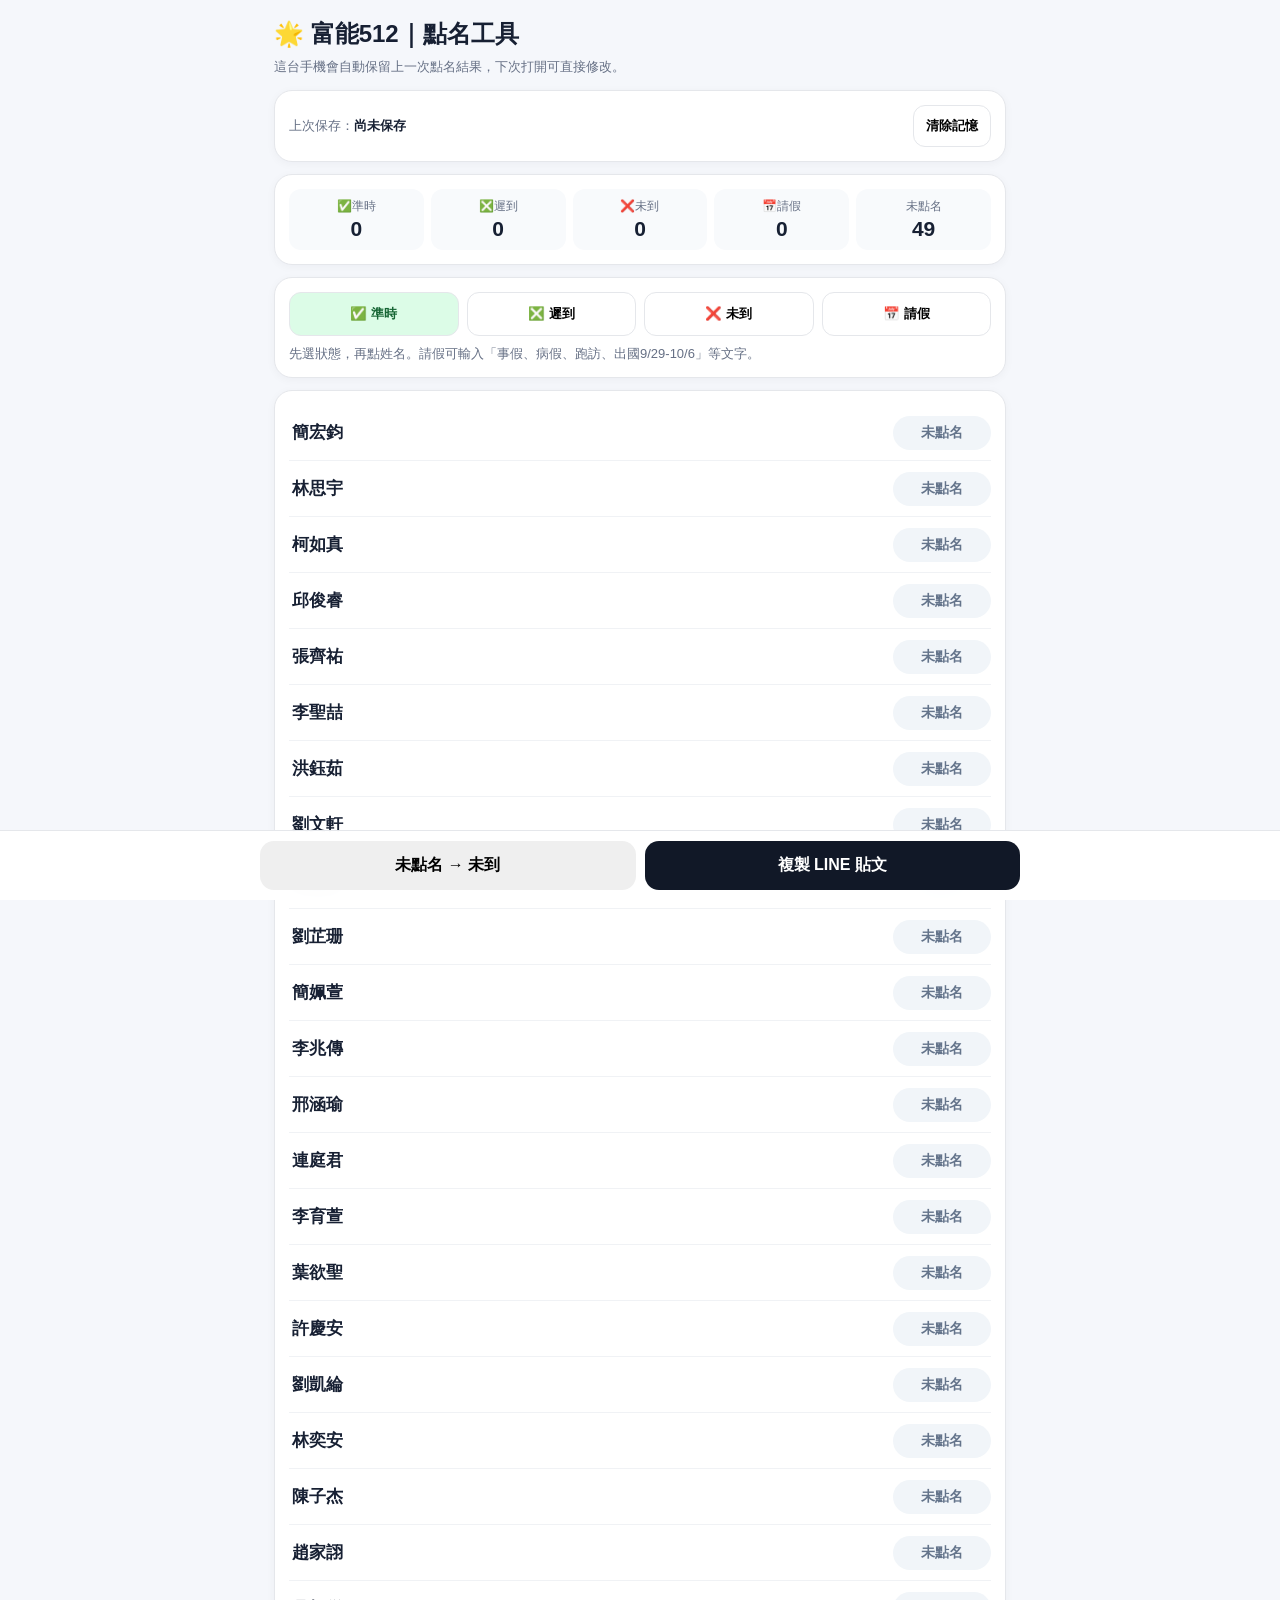
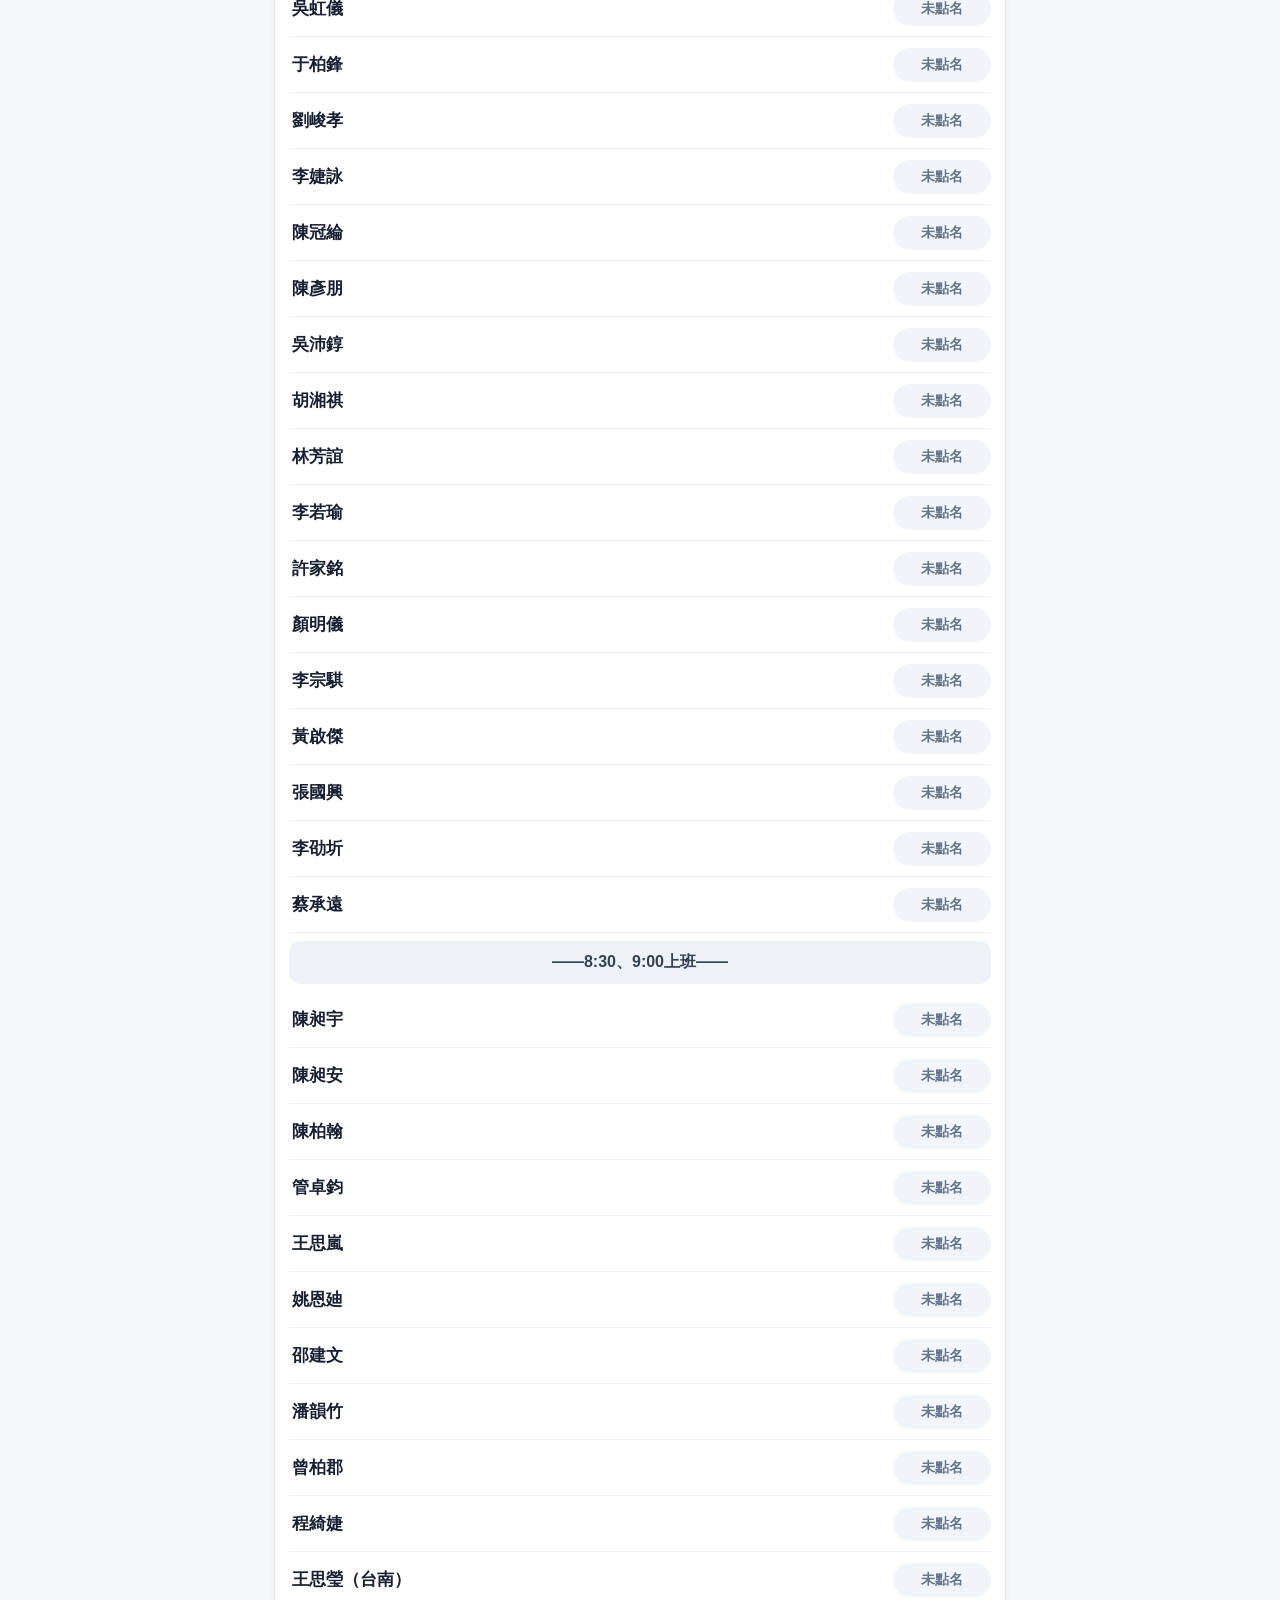
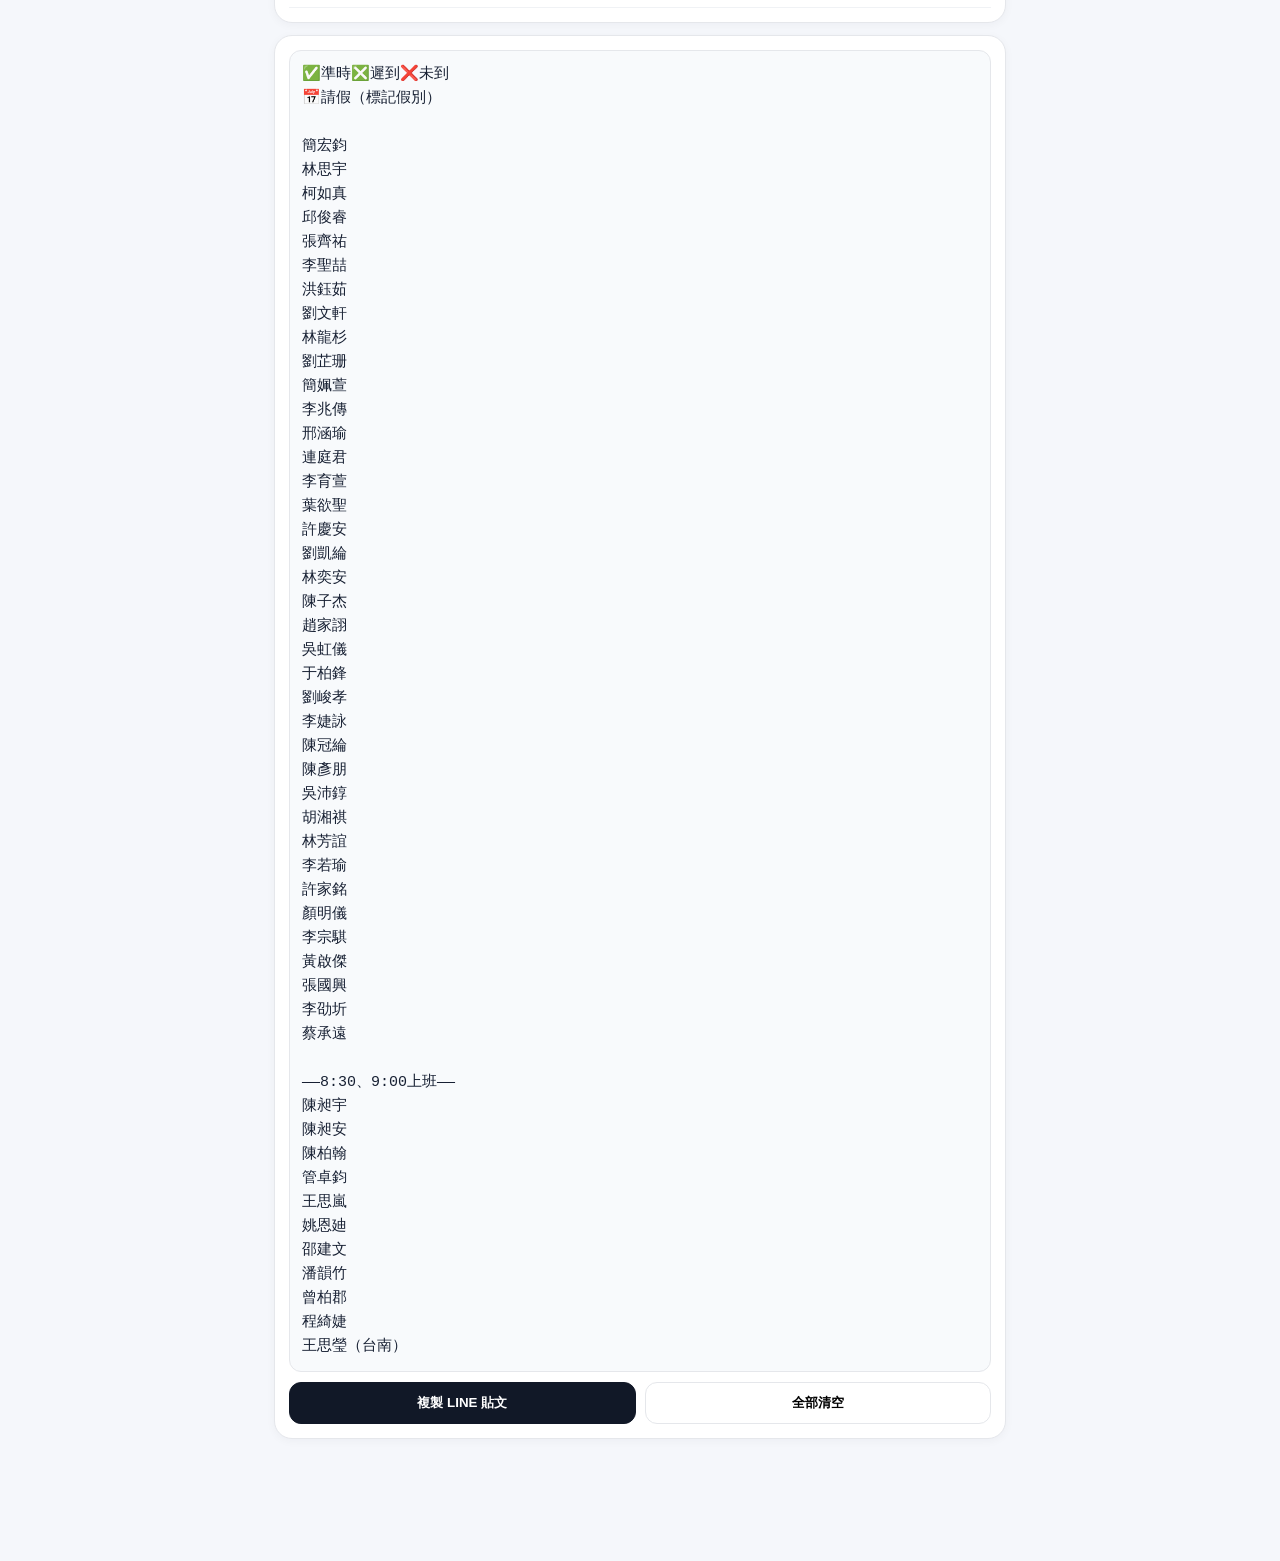
==== attendance/index.html @ be355933 "Add mobile attendance tool" ====
<!doctype html><html lang="zh-Hant"><head><meta charset="utf-8"><meta name="viewport" content="width=device-width,initial-scale=1,viewport-fit=cover"><title>富能512 點名工具</title><style>:root {--bg:#f5f7fb; --card:#fff; --text:#172033; --muted:#667085; --line:#e5e7eb;--green:#166534; --greenbg:#dcfce7; --amber:#92400e; --amberbg:#fef3c7;--red:#991b1b; --redbg:#fee2e2; --purple:#5b21b6; --purplebg:#ede9fe;--blue:#2563eb;}*{box-sizing:border-box}body{margin:0;background:var(--bg);color:var(--text);font-family:-apple-system,BlinkMacSystemFont,"PingFang TC","Noto Sans TC","Segoe UI",sans-serif}.wrap{max-width:760px;margin:auto;padding:16px 14px 110px}h1{font-size:24px;margin:2px 0 8px}.sub{font-size:13px;color:var(--muted);margin-bottom:14px}.card{background:#fff;border:1px solid var(--line);border-radius:18px;padding:14px;margin-bottom:12px;box-shadow:0 2px 10px rgba(15,23,42,.04)}.stats{display:grid;grid-template-columns:repeat(5,1fr);gap:7px}.stat{background:#f8fafc;border-radius:12px;padding:9px 4px;text-align:center;font-size:12px;color:var(--muted)}.stat b{display:block;color:var(--text);font-size:21px;margin-top:2px}.modes{display:grid;grid-template-columns:repeat(4,1fr);gap:8px}.mode{border:1px solid var(--line);background:#fff;border-radius:12px;padding:12px 6px;font-weight:800}.mode.active[data-mode="present"]{background:var(--greenbg);color:var(--green)}.mode.active[data-mode="late"]{background:var(--amberbg);color:var(--amber)}.mode.active[data-mode="absent"]{background:var(--redbg);color:var(--red)}.mode.active[data-mode="leave"]{background:var(--purplebg);color:var(--purple)}.hint{font-size:13px;color:var(--muted);margin-top:9px}.person{display:flex;align-items:center;gap:10px;border-bottom:1px solid #f0f2f5;padding:9px 0}.name{flex:1;font-weight:750;font-size:17px;padding:7px 3px;cursor:pointer}.badge{min-width:98px;text-align:center;border-radius:999px;padding:8px 10px;font-size:14px;font-weight:800;cursor:pointer}.unset{background:#f1f5f9;color:#64748b}.present{background:var(--greenbg);color:var(--green)}.late{background:var(--amberbg);color:var(--amber)}.absent{background:var(--redbg);color:var(--red)}.leave{background:var(--purplebg);color:var(--purple)}.divider{text-align:center;font-weight:900;background:#eef2f7;color:#334155;border-radius:12px;padding:11px;margin:8px 0}.btn{border:1px solid var(--line);background:#fff;border-radius:12px;padding:11px 12px;font-weight:800}.dark{background:#111827;color:#fff;border-color:#111827}.actions{display:grid;grid-template-columns:1fr 1fr;gap:9px;margin-top:10px}pre{white-space:pre-wrap;word-break:break-word;margin:0;background:#f8fafc;border:1px solid var(--line);border-radius:12px;padding:12px;line-height:1.6;font-size:15px}.sticky{position:fixed;left:0;right:0;bottom:0;background:rgba(255,255,255,.96);backdrop-filter:blur(10px);border-top:1px solid var(--line);padding:10px 14px calc(10px + env(safe-area-inset-bottom))}.stickyin{max-width:760px;margin:auto;display:grid;grid-template-columns:1fr 1fr;gap:9px}.big{border:0;border-radius:14px;padding:14px 10px;font-weight:900;font-size:16px}.modalbg{position:fixed;inset:0;background:rgba(15,23,42,.45);z-index:20;display:flex;align-items:flex-end;justify-content:center;padding:16px}.modal{max-width:760px;width:100%;background:#fff;border-radius:20px;padding:16px}.quick{display:grid;grid-template-columns:repeat(3,1fr);gap:8px;margin:10px 0}.quick button{border:1px solid var(--line);background:#fff;border-radius:11px;padding:10px 5px;font-weight:750}.hidden{display:none!important}input{width:100%;border:1px solid var(--line);border-radius:12px;padding:11px 12px;font:inherit}.row{display:flex;gap:8px}.memory{display:flex;align-items:center;justify-content:space-between;gap:10px}.memory .left{font-size:13px;color:var(--muted)}.memory strong{color:var(--text)}@media(max-width:480px){.stats{grid-template-columns:repeat(3,1fr)}.modes{grid-template-columns:repeat(2,1fr)}}</style></head><body><div class="wrap"><h1>🌟 富能512｜點名工具</h1><div class="sub">這台手機會自動保留上一次點名結果，下次打開可直接修改。</div><div class="card memory"><div class="left">上次保存：<strong id="savedAt">尚未保存</strong></div><button class="btn" id="clearMemory">清除記憶</button></div><div class="card"><div class="stats"><div class="stat">✅準時<b id="nPresent">0</b></div><div class="stat">❎遲到<b id="nLate">0</b></div><div class="stat">❌未到<b id="nAbsent">0</b></div><div class="stat">📅請假<b id="nLeave">0</b></div><div class="stat">未點名<b id="nUnset">0</b></div></div></div><div class="card"><div class="modes"><button class="mode active" data-mode="present">✅ 準時</button><button class="mode" data-mode="late">❎ 遲到</button><button class="mode" data-mode="absent">❌ 未到</button><button class="mode" data-mode="leave">📅 請假</button></div><div class="hint">先選狀態，再點姓名。請假可輸入「事假、病假、跑訪、出國9/29-10/6」等文字。</div></div><div class="card"><div id="list"></div></div><div class="card"><pre id="preview"></pre><div class="actions"><button class="btn dark" id="copy1">複製 LINE 貼文</button><button class="btn" id="reset">全部清空</button></div></div></div><div class="sticky"><div class="stickyin"><button class="big" id="unsetToAbsent">未點名 → 未到</button><button class="big dark" id="copy2">複製 LINE 貼文</button></div></div><div id="leaveModal" class="modalbg hidden"><div class="modal"><div id="leaveName" style="font-size:18px;font-weight:900">請假註記</div><div class="quick"><button data-note="事假">事假</button><button data-note="病假">病假</button><button data-note="喪假">喪假</button><button data-note="跑訪">跑訪</button><button data-note="公假">公假</button><button data-note="出國">出國</button></div><input id="leaveNote" placeholder="例如：出國9/29-10/6"><div class="row" style="margin-top:10px"><button class="btn dark" style="flex:1" id="confirmLeave">確定</button><button class="btn" style="flex:1" id="cancelLeave">取消</button></div></div></div><script>const K="funeng512_last_attendance_v3",B=["簡宏鈞","林思宇","柯如真","邱俊睿","張齊祐","李聖喆","洪鈺茹","劉文軒","林龍杉","劉芷珊","簡姵萱","李兆傳","邢涵瑜","連庭君","李育萱","葉欲聖","許慶安","劉凱綸","林奕安","陳子杰","趙家詡","吳虹儀","于柏鋒","劉峻孝","李婕詠","陳冠綸","陳彥朋","吳沛錞","胡湘祺","林芳誼","李若瑜","許家銘","顏明儀","李宗騏","黃啟傑","張國興","李劭圻","蔡承遠","#——8:30、9:00上班——","陳昶宇","陳昶安","陳柏翰","管卓鈞","王思嵐","姚恩廸","邵建文","潘韻竹","曾柏郡","程綺婕","王思瑩（台南）"],$=i=>document.getElementById(i);function blank(){return B.map(n=>n[0]==="#"?{type:"divider",text:n.slice(1)}:{type:"person",name:n,status:"",note:""})}function load(){try{let r=localStorage.getItem(K);return r?JSON.parse(r):{items:blank(),savedAt:null}}catch(e){return{items:blank(),savedAt:null}}}let S=load(),state=S.items,mode="present",li=null;function stamp(){if(!S.savedAt)return $("savedAt").textContent="尚未保存";let d=new Date(S.savedAt);$("savedAt").textContent=d.toLocaleString("zh-TW",{month:"2-digit",day:"2-digit",hour:"2-digit",minute:"2-digit"})}function save(){S={items:state,savedAt:new Date().toISOString()};localStorage.setItem(K,JSON.stringify(S));stamp()}function st(x){if(!x.status)return["未點名","unset"];if(x.status==="present")return["✅ 準時","present"];if(x.status==="late")return["❎ 遲到","late"];if(x.status==="absent")return["❌ 未到","absent"];return["📅 "+(x.note||"請假"),"leave"]}function leave(i){li=i;$("leaveName").textContent=state[i].name+"｜請假註記";$("leaveNote").value=state[i].status==="leave"?state[i].note||"":"";$("leaveModal").classList.remove("hidden")}function apply(i,s){if(s==="leave")return leave(i);state[i].status=s;state[i].note="";save();render()}function post(){let o=["✅準時❎遲到❌未到","📅請假（標記假別）",""];state.forEach(x=>{if(x.type==="divider")return o.push("",x.text);let z=x.status==="present"?"✅":x.status==="late"?"❎":x.status==="absent"?"❌":x.status==="leave"?"📅"+(x.note||"請假"):"";o.push(x.name+z)});return o.join("\n")}function render(){$("list").innerHTML="";state.forEach((x,i)=>{if(x.type==="divider"){let d=document.createElement("div");d.className="divider";d.textContent=x.text;return $("list").appendChild(d)}let [t,c]=st(x),r=document.createElement("div");r.className="person";r.innerHTML='<div class="name"></div><div class="badge"></div>';r.querySelector(".name").textContent=x.name;let b=r.querySelector(".badge");b.textContent=t;b.className="badge "+c;r.querySelector(".name").onclick=()=>apply(i,mode);b.onclick=()=>{let q=["","present","late","absent","leave"],n=q[(q.indexOf(x.status||"")+1)%q.length];if(n==="leave")return leave(i);x.status=n;x.note="";save();render()};$("list").appendChild(r)});let p=state.filter(x=>x.type==="person");$("nPresent").textContent=p.filter(x=>x.status==="present").length;$("nLate").textContent=p.filter(x=>x.status==="late").length;$("nAbsent").textContent=p.filter(x=>x.status==="absent").length;$("nLeave").textContent=p.filter(x=>x.status==="leave").length;$("nUnset").textContent=p.filter(x=>!x.status).length;$("preview").textContent=post();stamp()}document.querySelectorAll(".mode").forEach(b=>b.onclick=()=>{document.querySelectorAll(".mode").forEach(x=>x.classList.remove("active"));b.classList.add("active");mode=b.dataset.mode});$("unsetToAbsent").onclick=()=>{if(confirm("把所有尚未點名的人改成 ❌ 未到？")){state.forEach(x=>{if(x.type==="person"&&!x.status)x.status="absent"});save();render()}};$("reset").onclick=()=>{if(confirm("清空這次所有點名結果？")){state=blank();save();render()}};$("clearMemory").onclick=()=>{if(confirm("清除這台手機保存的上次結果？")){localStorage.removeItem(K);S={items:blank(),savedAt:null};state=S.items;render()}};document.querySelectorAll("[data-note]").forEach(b=>b.onclick=()=>{$("leaveNote").value=b.dataset.note;$("leaveNote").focus()});$("confirmLeave").onclick=()=>{if(li===null)return;state[li].status="leave";state[li].note=$("leaveNote").value.trim()||"請假";li=null;$("leaveModal").classList.add("hidden");save();render()};$("cancelLeave").onclick=()=>{li=null;$("leaveModal").classList.add("hidden")};async function copy(){let t=post();try{await navigator.clipboard.writeText(t);alert("已複製，可以直接貼到 LINE。")}catch(e){let a=document.createElement("textarea");a.value=t;a.style.position="fixed";a.style.opacity="0";document.body.appendChild(a);a.select();document.execCommand("copy");a.remove();alert("已複製，可以直接貼到 LINE。")}}$("copy1").onclick=copy;$("copy2").onclick=copy;render();</script></body></html>
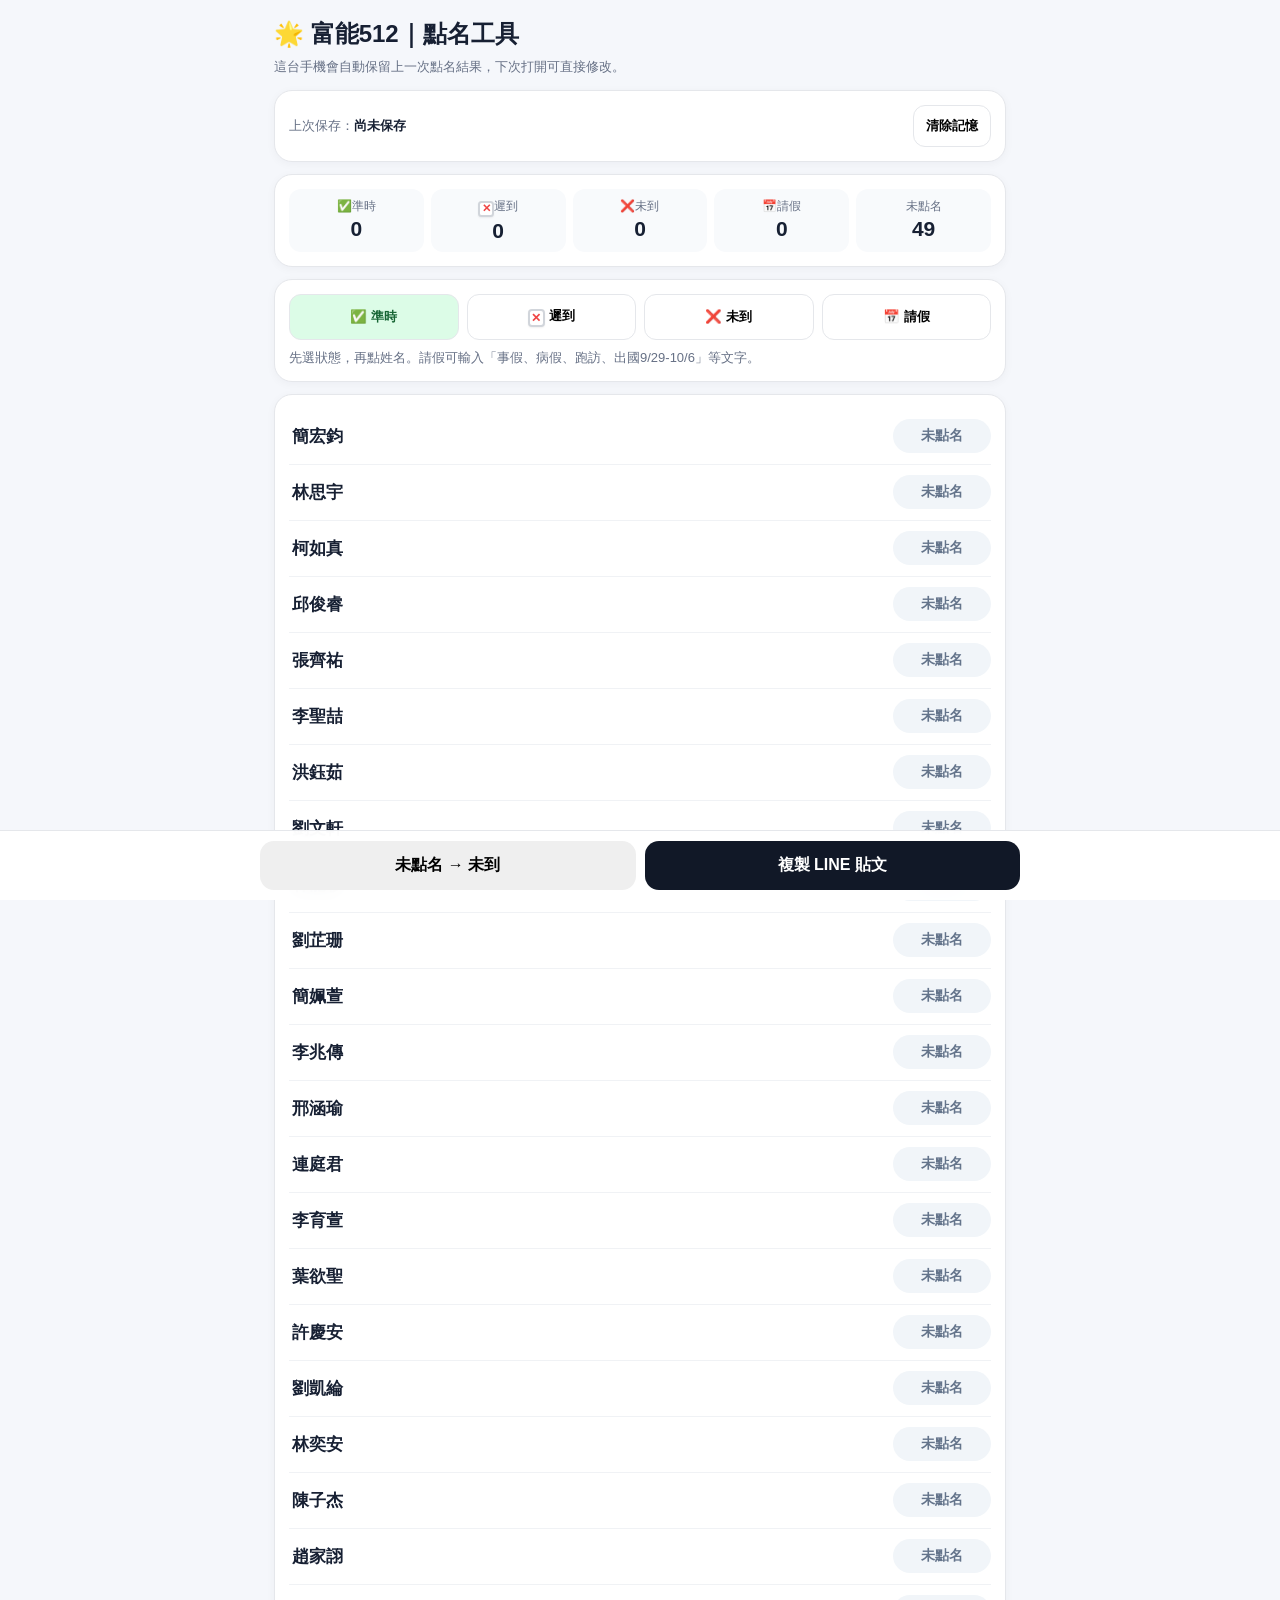
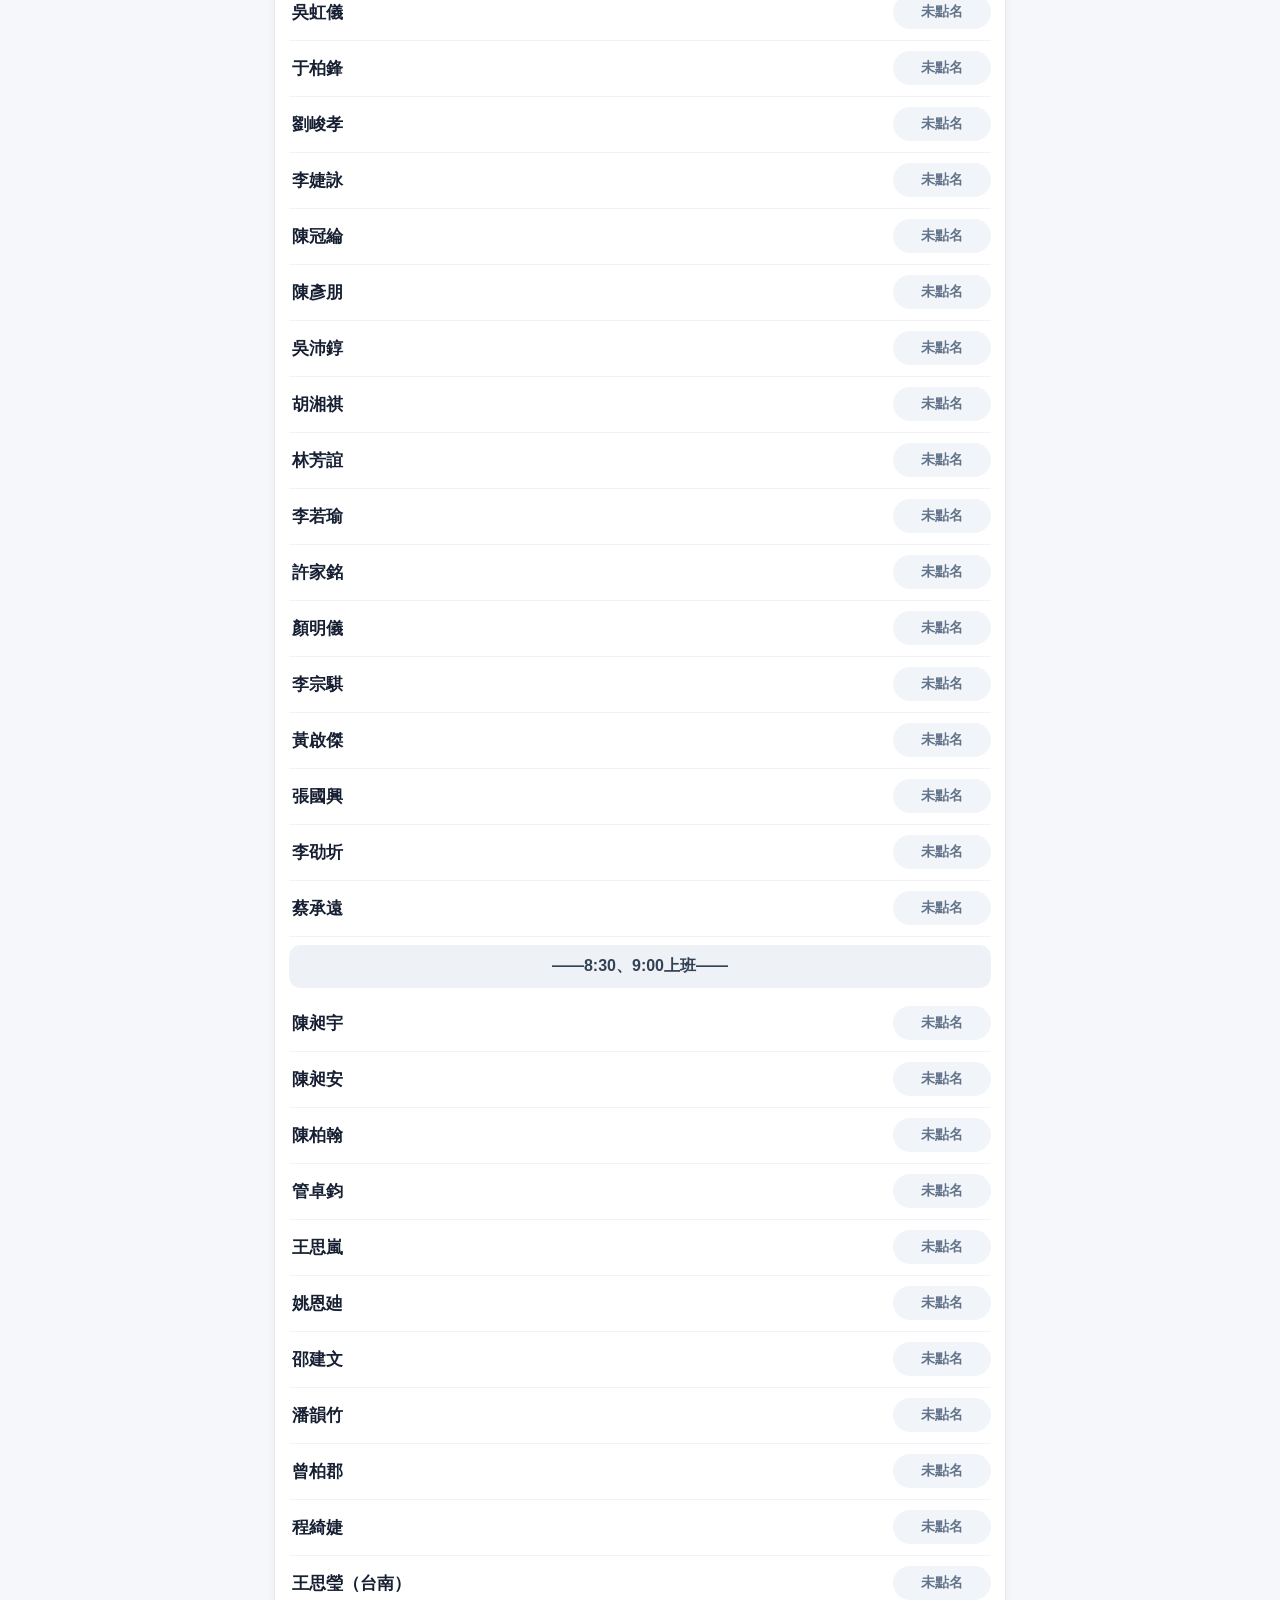
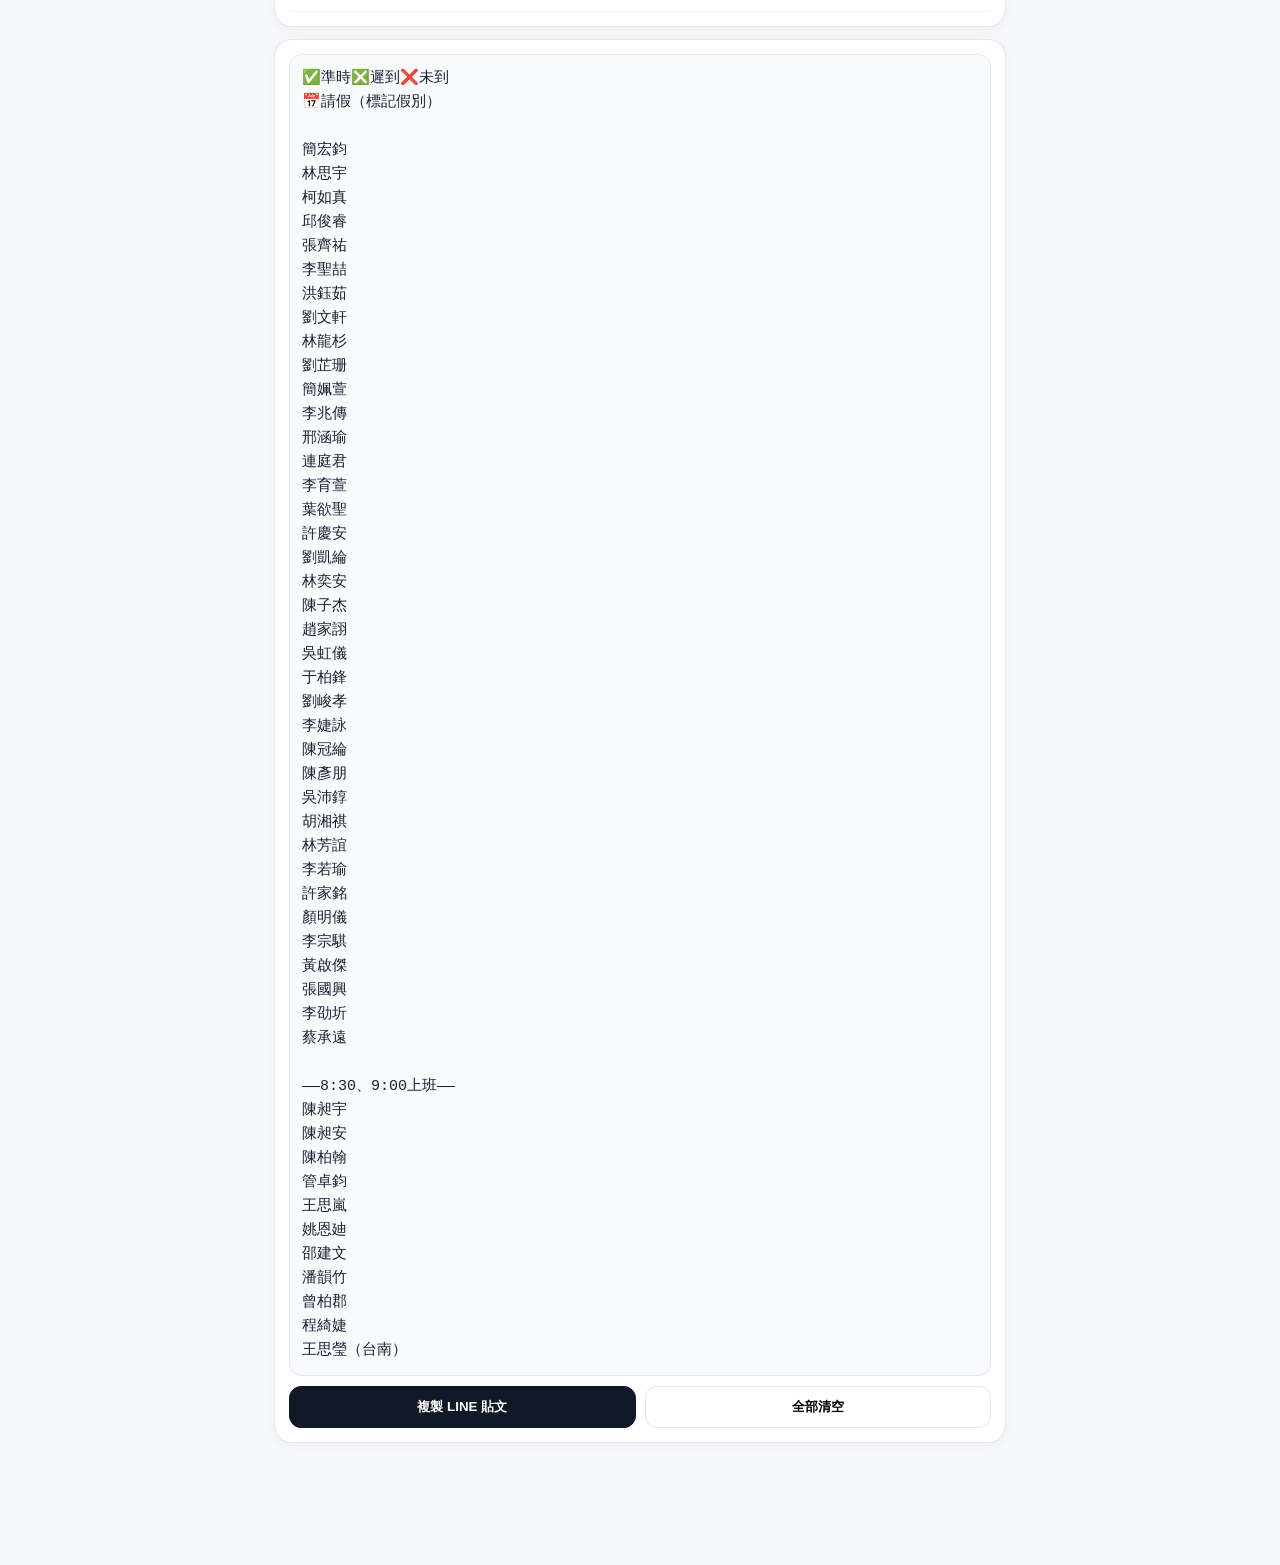
==== commit 9be154b3: "Make late icon red in attendance UI" ====
--- a/attendance/index.html
+++ b/attendance/index.html
@@ -1 +1,331 @@
-<!doctype html><html lang="zh-Hant"><head><meta charset="utf-8"><meta name="viewport" content="width=device-width,initial-scale=1,viewport-fit=cover"><title>富能512 點名工具</title><style>:root {--bg:#f5f7fb; --card:#fff; --text:#172033; --muted:#667085; --line:#e5e7eb;--green:#166534; --greenbg:#dcfce7; --amber:#92400e; --amberbg:#fef3c7;--red:#991b1b; --redbg:#fee2e2; --purple:#5b21b6; --purplebg:#ede9fe;--blue:#2563eb;}*{box-sizing:border-box}body{margin:0;background:var(--bg);color:var(--text);font-family:-apple-system,BlinkMacSystemFont,"PingFang TC","Noto Sans TC","Segoe UI",sans-serif}.wrap{max-width:760px;margin:auto;padding:16px 14px 110px}h1{font-size:24px;margin:2px 0 8px}.sub{font-size:13px;color:var(--muted);margin-bottom:14px}.card{background:#fff;border:1px solid var(--line);border-radius:18px;padding:14px;margin-bottom:12px;box-shadow:0 2px 10px rgba(15,23,42,.04)}.stats{display:grid;grid-template-columns:repeat(5,1fr);gap:7px}.stat{background:#f8fafc;border-radius:12px;padding:9px 4px;text-align:center;font-size:12px;color:var(--muted)}.stat b{display:block;color:var(--text);font-size:21px;margin-top:2px}.modes{display:grid;grid-template-columns:repeat(4,1fr);gap:8px}.mode{border:1px solid var(--line);background:#fff;border-radius:12px;padding:12px 6px;font-weight:800}.mode.active[data-mode="present"]{background:var(--greenbg);color:var(--green)}.mode.active[data-mode="late"]{background:var(--amberbg);color:var(--amber)}.mode.active[data-mode="absent"]{background:var(--redbg);color:var(--red)}.mode.active[data-mode="leave"]{background:var(--purplebg);color:var(--purple)}.hint{font-size:13px;color:var(--muted);margin-top:9px}.person{display:flex;align-items:center;gap:10px;border-bottom:1px solid #f0f2f5;padding:9px 0}.name{flex:1;font-weight:750;font-size:17px;padding:7px 3px;cursor:pointer}.badge{min-width:98px;text-align:center;border-radius:999px;padding:8px 10px;font-size:14px;font-weight:800;cursor:pointer}.unset{background:#f1f5f9;color:#64748b}.present{background:var(--greenbg);color:var(--green)}.late{background:var(--amberbg);color:var(--amber)}.absent{background:var(--redbg);color:var(--red)}.leave{background:var(--purplebg);color:var(--purple)}.divider{text-align:center;font-weight:900;background:#eef2f7;color:#334155;border-radius:12px;padding:11px;margin:8px 0}.btn{border:1px solid var(--line);background:#fff;border-radius:12px;padding:11px 12px;font-weight:800}.dark{background:#111827;color:#fff;border-color:#111827}.actions{display:grid;grid-template-columns:1fr 1fr;gap:9px;margin-top:10px}pre{white-space:pre-wrap;word-break:break-word;margin:0;background:#f8fafc;border:1px solid var(--line);border-radius:12px;padding:12px;line-height:1.6;font-size:15px}.sticky{position:fixed;left:0;right:0;bottom:0;background:rgba(255,255,255,.96);backdrop-filter:blur(10px);border-top:1px solid var(--line);padding:10px 14px calc(10px + env(safe-area-inset-bottom))}.stickyin{max-width:760px;margin:auto;display:grid;grid-template-columns:1fr 1fr;gap:9px}.big{border:0;border-radius:14px;padding:14px 10px;font-weight:900;font-size:16px}.modalbg{position:fixed;inset:0;background:rgba(15,23,42,.45);z-index:20;display:flex;align-items:flex-end;justify-content:center;padding:16px}.modal{max-width:760px;width:100%;background:#fff;border-radius:20px;padding:16px}.quick{display:grid;grid-template-columns:repeat(3,1fr);gap:8px;margin:10px 0}.quick button{border:1px solid var(--line);background:#fff;border-radius:11px;padding:10px 5px;font-weight:750}.hidden{display:none!important}input{width:100%;border:1px solid var(--line);border-radius:12px;padding:11px 12px;font:inherit}.row{display:flex;gap:8px}.memory{display:flex;align-items:center;justify-content:space-between;gap:10px}.memory .left{font-size:13px;color:var(--muted)}.memory strong{color:var(--text)}@media(max-width:480px){.stats{grid-template-columns:repeat(3,1fr)}.modes{grid-template-columns:repeat(2,1fr)}}</style></head><body><div class="wrap"><h1>🌟 富能512｜點名工具</h1><div class="sub">這台手機會自動保留上一次點名結果，下次打開可直接修改。</div><div class="card memory"><div class="left">上次保存：<strong id="savedAt">尚未保存</strong></div><button class="btn" id="clearMemory">清除記憶</button></div><div class="card"><div class="stats"><div class="stat">✅準時<b id="nPresent">0</b></div><div class="stat">❎遲到<b id="nLate">0</b></div><div class="stat">❌未到<b id="nAbsent">0</b></div><div class="stat">📅請假<b id="nLeave">0</b></div><div class="stat">未點名<b id="nUnset">0</b></div></div></div><div class="card"><div class="modes"><button class="mode active" data-mode="present">✅ 準時</button><button class="mode" data-mode="late">❎ 遲到</button><button class="mode" data-mode="absent">❌ 未到</button><button class="mode" data-mode="leave">📅 請假</button></div><div class="hint">先選狀態，再點姓名。請假可輸入「事假、病假、跑訪、出國9/29-10/6」等文字。</div></div><div class="card"><div id="list"></div></div><div class="card"><pre id="preview"></pre><div class="actions"><button class="btn dark" id="copy1">複製 LINE 貼文</button><button class="btn" id="reset">全部清空</button></div></div></div><div class="sticky"><div class="stickyin"><button class="big" id="unsetToAbsent">未點名 → 未到</button><button class="big dark" id="copy2">複製 LINE 貼文</button></div></div><div id="leaveModal" class="modalbg hidden"><div class="modal"><div id="leaveName" style="font-size:18px;font-weight:900">請假註記</div><div class="quick"><button data-note="事假">事假</button><button data-note="病假">病假</button><button data-note="喪假">喪假</button><button data-note="跑訪">跑訪</button><button data-note="公假">公假</button><button data-note="出國">出國</button></div><input id="leaveNote" placeholder="例如：出國9/29-10/6"><div class="row" style="margin-top:10px"><button class="btn dark" style="flex:1" id="confirmLeave">確定</button><button class="btn" style="flex:1" id="cancelLeave">取消</button></div></div></div><script>const K="funeng512_last_attendance_v3",B=["簡宏鈞","林思宇","柯如真","邱俊睿","張齊祐","李聖喆","洪鈺茹","劉文軒","林龍杉","劉芷珊","簡姵萱","李兆傳","邢涵瑜","連庭君","李育萱","葉欲聖","許慶安","劉凱綸","林奕安","陳子杰","趙家詡","吳虹儀","于柏鋒","劉峻孝","李婕詠","陳冠綸","陳彥朋","吳沛錞","胡湘祺","林芳誼","李若瑜","許家銘","顏明儀","李宗騏","黃啟傑","張國興","李劭圻","蔡承遠","#——8:30、9:00上班——","陳昶宇","陳昶安","陳柏翰","管卓鈞","王思嵐","姚恩廸","邵建文","潘韻竹","曾柏郡","程綺婕","王思瑩（台南）"],$=i=>document.getElementById(i);function blank(){return B.map(n=>n[0]==="#"?{type:"divider",text:n.slice(1)}:{type:"person",name:n,status:"",note:""})}function load(){try{let r=localStorage.getItem(K);return r?JSON.parse(r):{items:blank(),savedAt:null}}catch(e){return{items:blank(),savedAt:null}}}let S=load(),state=S.items,mode="present",li=null;function stamp(){if(!S.savedAt)return $("savedAt").textContent="尚未保存";let d=new Date(S.savedAt);$("savedAt").textContent=d.toLocaleString("zh-TW",{month:"2-digit",day:"2-digit",hour:"2-digit",minute:"2-digit"})}function save(){S={items:state,savedAt:new Date().toISOString()};localStorage.setItem(K,JSON.stringify(S));stamp()}function st(x){if(!x.status)return["未點名","unset"];if(x.status==="present")return["✅ 準時","present"];if(x.status==="late")return["❎ 遲到","late"];if(x.status==="absent")return["❌ 未到","absent"];return["📅 "+(x.note||"請假"),"leave"]}function leave(i){li=i;$("leaveName").textContent=state[i].name+"｜請假註記";$("leaveNote").value=state[i].status==="leave"?state[i].note||"":"";$("leaveModal").classList.remove("hidden")}function apply(i,s){if(s==="leave")return leave(i);state[i].status=s;state[i].note="";save();render()}function post(){let o=["✅準時❎遲到❌未到","📅請假（標記假別）",""];state.forEach(x=>{if(x.type==="divider")return o.push("",x.text);let z=x.status==="present"?"✅":x.status==="late"?"❎":x.status==="absent"?"❌":x.status==="leave"?"📅"+(x.note||"請假"):"";o.push(x.name+z)});return o.join("\n")}function render(){$("list").innerHTML="";state.forEach((x,i)=>{if(x.type==="divider"){let d=document.createElement("div");d.className="divider";d.textContent=x.text;return $("list").appendChild(d)}let [t,c]=st(x),r=document.createElement("div");r.className="person";r.innerHTML='<div class="name"></div><div class="badge"></div>';r.querySelector(".name").textContent=x.name;let b=r.querySelector(".badge");b.textContent=t;b.className="badge "+c;r.querySelector(".name").onclick=()=>apply(i,mode);b.onclick=()=>{let q=["","present","late","absent","leave"],n=q[(q.indexOf(x.status||"")+1)%q.length];if(n==="leave")return leave(i);x.status=n;x.note="";save();render()};$("list").appendChild(r)});let p=state.filter(x=>x.type==="person");$("nPresent").textContent=p.filter(x=>x.status==="present").length;$("nLate").textContent=p.filter(x=>x.status==="late").length;$("nAbsent").textContent=p.filter(x=>x.status==="absent").length;$("nLeave").textContent=p.filter(x=>x.status==="leave").length;$("nUnset").textContent=p.filter(x=>!x.status).length;$("preview").textContent=post();stamp()}document.querySelectorAll(".mode").forEach(b=>b.onclick=()=>{document.querySelectorAll(".mode").forEach(x=>x.classList.remove("active"));b.classList.add("active");mode=b.dataset.mode});$("unsetToAbsent").onclick=()=>{if(confirm("把所有尚未點名的人改成 ❌ 未到？")){state.forEach(x=>{if(x.type==="person"&&!x.status)x.status="absent"});save();render()}};$("reset").onclick=()=>{if(confirm("清空這次所有點名結果？")){state=blank();save();render()}};$("clearMemory").onclick=()=>{if(confirm("清除這台手機保存的上次結果？")){localStorage.removeItem(K);S={items:blank(),savedAt:null};state=S.items;render()}};document.querySelectorAll("[data-note]").forEach(b=>b.onclick=()=>{$("leaveNote").value=b.dataset.note;$("leaveNote").focus()});$("confirmLeave").onclick=()=>{if(li===null)return;state[li].status="leave";state[li].note=$("leaveNote").value.trim()||"請假";li=null;$("leaveModal").classList.add("hidden");save();render()};$("cancelLeave").onclick=()=>{li=null;$("leaveModal").classList.add("hidden")};async function copy(){let t=post();try{await navigator.clipboard.writeText(t);alert("已複製，可以直接貼到 LINE。")}catch(e){let a=document.createElement("textarea");a.value=t;a.style.position="fixed";a.style.opacity="0";document.body.appendChild(a);a.select();document.execCommand("copy");a.remove();alert("已複製，可以直接貼到 LINE。")}}$("copy1").onclick=copy;$("copy2").onclick=copy;render();</script></body></html>+<!doctype html>
+<html lang="zh-Hant">
+<head>
+<meta charset="utf-8">
+<meta name="viewport" content="width=device-width,initial-scale=1,viewport-fit=cover">
+<title>富能512 點名工具</title>
+<style>
+:root {
+  --bg:#f5f7fb; --card:#fff; --text:#172033; --muted:#667085; --line:#e5e7eb;
+  --green:#166534; --greenbg:#dcfce7; --amber:#92400e; --amberbg:#fef3c7;
+  --red:#991b1b; --redbg:#fee2e2; --purple:#5b21b6; --purplebg:#ede9fe;
+  --blue:#2563eb;
+}
+*{box-sizing:border-box}
+body{margin:0;background:var(--bg);color:var(--text);font-family:-apple-system,BlinkMacSystemFont,"PingFang TC","Noto Sans TC","Segoe UI",sans-serif}
+.wrap{max-width:760px;margin:auto;padding:16px 14px 110px}
+h1{font-size:24px;margin:2px 0 8px}
+.sub{font-size:13px;color:var(--muted);margin-bottom:14px}
+.card{background:#fff;border:1px solid var(--line);border-radius:18px;padding:14px;margin-bottom:12px;box-shadow:0 2px 10px rgba(15,23,42,.04)}
+.stats{display:grid;grid-template-columns:repeat(5,1fr);gap:7px}
+.stat{background:#f8fafc;border-radius:12px;padding:9px 4px;text-align:center;font-size:12px;color:var(--muted)}
+.stat b{display:block;color:var(--text);font-size:21px;margin-top:2px}
+.modes{display:grid;grid-template-columns:repeat(4,1fr);gap:8px}
+.mode{border:1px solid var(--line);background:#fff;border-radius:12px;padding:12px 6px;font-weight:800}
+.mode.active[data-mode="present"]{background:var(--greenbg);color:var(--green)}
+.mode.active[data-mode="late"]{background:var(--amberbg);color:var(--amber)}
+.mode.active[data-mode="absent"]{background:var(--redbg);color:var(--red)}
+.mode.active[data-mode="leave"]{background:var(--purplebg);color:var(--purple)}
+.hint{font-size:13px;color:var(--muted);margin-top:9px}
+.person{display:flex;align-items:center;gap:10px;border-bottom:1px solid #f0f2f5;padding:9px 0}
+.name{flex:1;font-weight:750;font-size:17px;padding:7px 3px;cursor:pointer}
+.badge{min-width:98px;text-align:center;border-radius:999px;padding:8px 10px;font-size:14px;font-weight:800;cursor:pointer}
+.unset{background:#f1f5f9;color:#64748b}
+.present{background:var(--greenbg);color:var(--green)}
+.late{background:var(--amberbg);color:var(--amber)}
+.absent{background:var(--redbg);color:var(--red)}
+.leave{background:var(--purplebg);color:var(--purple)}
+.divider{text-align:center;font-weight:900;background:#eef2f7;color:#334155;border-radius:12px;padding:11px;margin:8px 0}
+.btn{border:1px solid var(--line);background:#fff;border-radius:12px;padding:11px 12px;font-weight:800}
+.dark{background:#111827;color:#fff;border-color:#111827}
+.blue{background:var(--blue);color:#fff;border-color:var(--blue)}
+.actions{display:grid;grid-template-columns:1fr 1fr;gap:9px;margin-top:10px}
+pre{white-space:pre-wrap;word-break:break-word;margin:0;background:#f8fafc;border:1px solid var(--line);border-radius:12px;padding:12px;line-height:1.6;font-size:15px}
+.sticky{position:fixed;left:0;right:0;bottom:0;background:rgba(255,255,255,.96);backdrop-filter:blur(10px);border-top:1px solid var(--line);padding:10px 14px calc(10px + env(safe-area-inset-bottom))}
+.stickyin{max-width:760px;margin:auto;display:grid;grid-template-columns:1fr 1fr;gap:9px}
+.big{border:0;border-radius:14px;padding:14px 10px;font-weight:900;font-size:16px}
+.modalbg{position:fixed;inset:0;background:rgba(15,23,42,.45);z-index:20;display:flex;align-items:flex-end;justify-content:center;padding:16px}
+.modal{max-width:760px;width:100%;background:#fff;border-radius:20px;padding:16px}
+.quick{display:grid;grid-template-columns:repeat(3,1fr);gap:8px;margin:10px 0}
+.quick button{border:1px solid var(--line);background:#fff;border-radius:11px;padding:10px 5px;font-weight:750}
+.hidden{display:none!important}
+input{width:100%;border:1px solid var(--line);border-radius:12px;padding:11px 12px;font:inherit}
+.row{display:flex;gap:8px}
+.memory{display:flex;align-items:center;justify-content:space-between;gap:10px}
+.memory .left{font-size:13px;color:var(--muted)}
+.memory strong{color:var(--text)}
+.lateIcon{display:inline-flex;align-items:center;justify-content:center;width:1.45em;height:1.45em;border-radius:.32em;background:#fff;border:2px solid #d1d5db;color:#ef4444;font-weight:950;font-size:.92em;line-height:1;vertical-align:-.18em;box-shadow:0 1px 2px rgba(0,0,0,.06)}
+@media(max-width:480px){
+ .stats{grid-template-columns:repeat(3,1fr)}
+ .modes{grid-template-columns:repeat(2,1fr)}
+}
+</style>
+</head>
+<body>
+<div class="wrap">
+  <h1>🌟 富能512｜點名工具</h1>
+  <div class="sub">這台手機會自動保留上一次點名結果，下次打開可直接修改。</div>
+
+  <div class="card memory">
+    <div class="left">上次保存：<strong id="savedAt">尚未保存</strong></div>
+    <button class="btn" id="clearMemory">清除記憶</button>
+  </div>
+
+  <div class="card">
+    <div class="stats">
+      <div class="stat">✅準時<b id="nPresent">0</b></div>
+      <div class="stat"><span class="lateIcon">✕</span>遲到<b id="nLate">0</b></div>
+      <div class="stat">❌未到<b id="nAbsent">0</b></div>
+      <div class="stat">📅請假<b id="nLeave">0</b></div>
+      <div class="stat">未點名<b id="nUnset">0</b></div>
+    </div>
+  </div>
+
+  <div class="card">
+    <div class="modes">
+      <button class="mode active" data-mode="present">✅ 準時</button>
+      <button class="mode" data-mode="late"><span class="lateIcon">✕</span> 遲到</button>
+      <button class="mode" data-mode="absent">❌ 未到</button>
+      <button class="mode" data-mode="leave">📅 請假</button>
+    </div>
+    <div class="hint">先選狀態，再點姓名。請假可輸入「事假、病假、跑訪、出國9/29-10/6」等文字。</div>
+  </div>
+
+  <div class="card">
+    <div id="list"></div>
+  </div>
+
+  <div class="card">
+    <pre id="preview"></pre>
+    <div class="actions">
+      <button class="btn dark" id="copy1">複製 LINE 貼文</button>
+      <button class="btn" id="reset">全部清空</button>
+    </div>
+  </div>
+</div>
+
+<div class="sticky">
+  <div class="stickyin">
+    <button class="big" id="unsetToAbsent">未點名 → 未到</button>
+    <button class="big dark" id="copy2">複製 LINE 貼文</button>
+  </div>
+</div>
+
+<div id="leaveModal" class="modalbg hidden">
+  <div class="modal">
+    <div id="leaveName" style="font-size:18px;font-weight:900">請假註記</div>
+    <div class="quick">
+      <button data-note="事假">事假</button>
+      <button data-note="病假">病假</button>
+      <button data-note="喪假">喪假</button>
+      <button data-note="跑訪">跑訪</button>
+      <button data-note="公假">公假</button>
+      <button data-note="出國">出國</button>
+    </div>
+    <input id="leaveNote" placeholder="例如：出國9/29-10/6">
+    <div class="row" style="margin-top:10px">
+      <button class="btn dark" style="flex:1" id="confirmLeave">確定</button>
+      <button class="btn" style="flex:1" id="cancelLeave">取消</button>
+    </div>
+  </div>
+</div>
+
+<script>
+const STORAGE_KEY = "funeng512_last_attendance_v3";
+const BASE = [{"type": "person", "name": "簡宏鈞"}, {"type": "person", "name": "林思宇"}, {"type": "person", "name": "柯如真"}, {"type": "person", "name": "邱俊睿"}, {"type": "person", "name": "張齊祐"}, {"type": "person", "name": "李聖喆"}, {"type": "person", "name": "洪鈺茹"}, {"type": "person", "name": "劉文軒"}, {"type": "person", "name": "林龍杉"}, {"type": "person", "name": "劉芷珊"}, {"type": "person", "name": "簡姵萱"}, {"type": "person", "name": "李兆傳"}, {"type": "person", "name": "邢涵瑜"}, {"type": "person", "name": "連庭君"}, {"type": "person", "name": "李育萱"}, {"type": "person", "name": "葉欲聖"}, {"type": "person", "name": "許慶安"}, {"type": "person", "name": "劉凱綸"}, {"type": "person", "name": "林奕安"}, {"type": "person", "name": "陳子杰"}, {"type": "person", "name": "趙家詡"}, {"type": "person", "name": "吳虹儀"}, {"type": "person", "name": "于柏鋒"}, {"type": "person", "name": "劉峻孝"}, {"type": "person", "name": "李婕詠"}, {"type": "person", "name": "陳冠綸"}, {"type": "person", "name": "陳彥朋"}, {"type": "person", "name": "吳沛錞"}, {"type": "person", "name": "胡湘祺"}, {"type": "person", "name": "林芳誼"}, {"type": "person", "name": "李若瑜"}, {"type": "person", "name": "許家銘"}, {"type": "person", "name": "顏明儀"}, {"type": "person", "name": "李宗騏"}, {"type": "person", "name": "黃啟傑"}, {"type": "person", "name": "張國興"}, {"type": "person", "name": "李劭圻"}, {"type": "person", "name": "蔡承遠"}, {"type": "divider", "text": "——8:30、9:00上班——"}, {"type": "person", "name": "陳昶宇"}, {"type": "person", "name": "陳昶安"}, {"type": "person", "name": "陳柏翰"}, {"type": "person", "name": "管卓鈞"}, {"type": "person", "name": "王思嵐"}, {"type": "person", "name": "姚恩廸"}, {"type": "person", "name": "邵建文"}, {"type": "person", "name": "潘韻竹"}, {"type": "person", "name": "曾柏郡"}, {"type": "person", "name": "程綺婕"}, {"type": "person", "name": "王思瑩（台南）"}];
+const $ = id => document.getElementById(id);
+
+function blankState() {
+  return BASE.map(x => x.type==="person" ? {...x,status:"",note:""} : {...x});
+}
+
+function loadState() {
+  try {
+    const raw = localStorage.getItem(STORAGE_KEY);
+    if (!raw) return {items: blankState(), savedAt: null};
+    const parsed = JSON.parse(raw);
+    if (!parsed || !Array.isArray(parsed.items)) return {items: blankState(), savedAt: null};
+    return parsed;
+  } catch(e) {
+    return {items: blankState(), savedAt: null};
+  }
+}
+
+let store = loadState();
+let state = store.items;
+let mode = "present";
+let leaveIndex = null;
+
+function save() {
+  const now = new Date();
+  store = {items: state, savedAt: now.toISOString()};
+  localStorage.setItem(STORAGE_KEY, JSON.stringify(store));
+  updateSavedAt();
+}
+
+function updateSavedAt() {
+  if (!store.savedAt) {
+    $("savedAt").textContent = "尚未保存";
+    return;
+  }
+  const d = new Date(store.savedAt);
+  $("savedAt").textContent = d.toLocaleString("zh-TW", {
+    month:"2-digit", day:"2-digit", hour:"2-digit", minute:"2-digit"
+  });
+}
+
+function statusText(item) {
+  if (!item.status) return ["未點名","unset"];
+  if (item.status==="present") return ["✅ 準時","present"];
+  if (item.status==="late") return ["❎ 遲到","late"];
+  if (item.status==="absent") return ["❌ 未到","absent"];
+  return ["📅 "+(item.note || "請假"),"leave"];
+}
+
+function apply(index, status) {
+  const item = state[index];
+  if (status==="leave") {
+    leaveIndex = index;
+    $("leaveName").textContent = item.name + "｜請假註記";
+    $("leaveNote").value = item.status==="leave" ? (item.note || "") : "";
+    $("leaveModal").classList.remove("hidden");
+    return;
+  }
+  item.status = status;
+  item.note = "";
+  save();
+  render();
+}
+
+function buildPost() {
+  const out = ["✅準時❎遲到❌未到","📅請假（標記假別）",""];
+  state.forEach(item => {
+    if (item.type==="divider") {
+      out.push("", item.text);
+      return;
+    }
+    let suffix = "";
+    if (item.status==="present") suffix = "✅";
+    else if (item.status==="late") suffix = "❎";
+    else if (item.status==="absent") suffix = "❌";
+    else if (item.status==="leave") suffix = "📅" + (item.note || "請假");
+    out.push(item.name + suffix);
+  });
+  return out.join("\n");
+}
+
+function render() {
+  $("list").innerHTML = "";
+  state.forEach((item,index) => {
+    if (item.type==="divider") {
+      const d = document.createElement("div");
+      d.className = "divider";
+      d.textContent = item.text;
+      $("list").appendChild(d);
+      return;
+    }
+    const [label, cls] = statusText(item);
+    const row = document.createElement("div");
+    row.className = "person";
+    row.innerHTML = '<div class="name"></div><div class="badge"></div>';
+    row.querySelector(".name").textContent = item.name;
+    const badge = row.querySelector(".badge");
+    if (item.status === "late") badge.innerHTML = '<span class="lateIcon">✕</span> 遲到';
+    else badge.textContent = label;
+    badge.className = "badge " + cls;
+    row.querySelector(".name").onclick = () => apply(index, mode);
+    badge.onclick = () => {
+      const order = ["","present","late","absent","leave"];
+      const cur = order.indexOf(item.status || "");
+      const next = order[(cur+1)%order.length];
+      if (next==="leave") return apply(index,"leave");
+      item.status = next;
+      item.note = "";
+      save();
+      render();
+    };
+    $("list").appendChild(row);
+  });
+  const people = state.filter(x=>x.type==="person");
+  $("nPresent").textContent = people.filter(x=>x.status==="present").length;
+  $("nLate").textContent = people.filter(x=>x.status==="late").length;
+  $("nAbsent").textContent = people.filter(x=>x.status==="absent").length;
+  $("nLeave").textContent = people.filter(x=>x.status==="leave").length;
+  $("nUnset").textContent = people.filter(x=>!x.status).length;
+  $("preview").textContent = buildPost();
+  updateSavedAt();
+}
+
+document.querySelectorAll(".mode").forEach(btn => {
+  btn.onclick = () => {
+    document.querySelectorAll(".mode").forEach(x=>x.classList.remove("active"));
+    btn.classList.add("active");
+    mode = btn.dataset.mode;
+  };
+});
+
+$("unsetToAbsent").onclick = () => {
+  if (!confirm("把所有尚未點名的人改成 ❌ 未到？")) return;
+  state.forEach(x => { if (x.type==="person" && !x.status) x.status="absent"; });
+  save();
+  render();
+};
+
+$("reset").onclick = () => {
+  if (!confirm("清空這次所有點名結果？")) return;
+  state = blankState();
+  save();
+  render();
+};
+
+$("clearMemory").onclick = () => {
+  if (!confirm("清除這台手機保存的上次結果？")) return;
+  localStorage.removeItem(STORAGE_KEY);
+  store = {items: blankState(), savedAt: null};
+  state = store.items;
+  render();
+};
+
+document.querySelectorAll("[data-note]").forEach(btn => {
+  btn.onclick = () => { $("leaveNote").value = btn.dataset.note; $("leaveNote").focus(); };
+});
+
+$("confirmLeave").onclick = () => {
+  if (leaveIndex===null) return;
+  state[leaveIndex].status = "leave";
+  state[leaveIndex].note = $("leaveNote").value.trim() || "請假";
+  leaveIndex = null;
+  $("leaveModal").classList.add("hidden");
+  save();
+  render();
+};
+$("cancelLeave").onclick = () => {
+  leaveIndex = null;
+  $("leaveModal").classList.add("hidden");
+};
+
+async function copyText() {
+  const text = buildPost();
+  try {
+    await navigator.clipboard.writeText(text);
+    alert("已複製，可以直接貼到 LINE。");
+  } catch(e) {
+    const ta = document.createElement("textarea");
+    ta.value = text;
+    ta.style.position = "fixed";
+    ta.style.opacity = "0";
+    document.body.appendChild(ta);
+    ta.focus(); ta.select();
+    document.execCommand("copy");
+    ta.remove();
+    alert("已複製，可以直接貼到 LINE。");
+  }
+}
+
+$("copy1").onclick = copyText;
+$("copy2").onclick = copyText;
+
+render();
+</script>
+</body>
+</html>
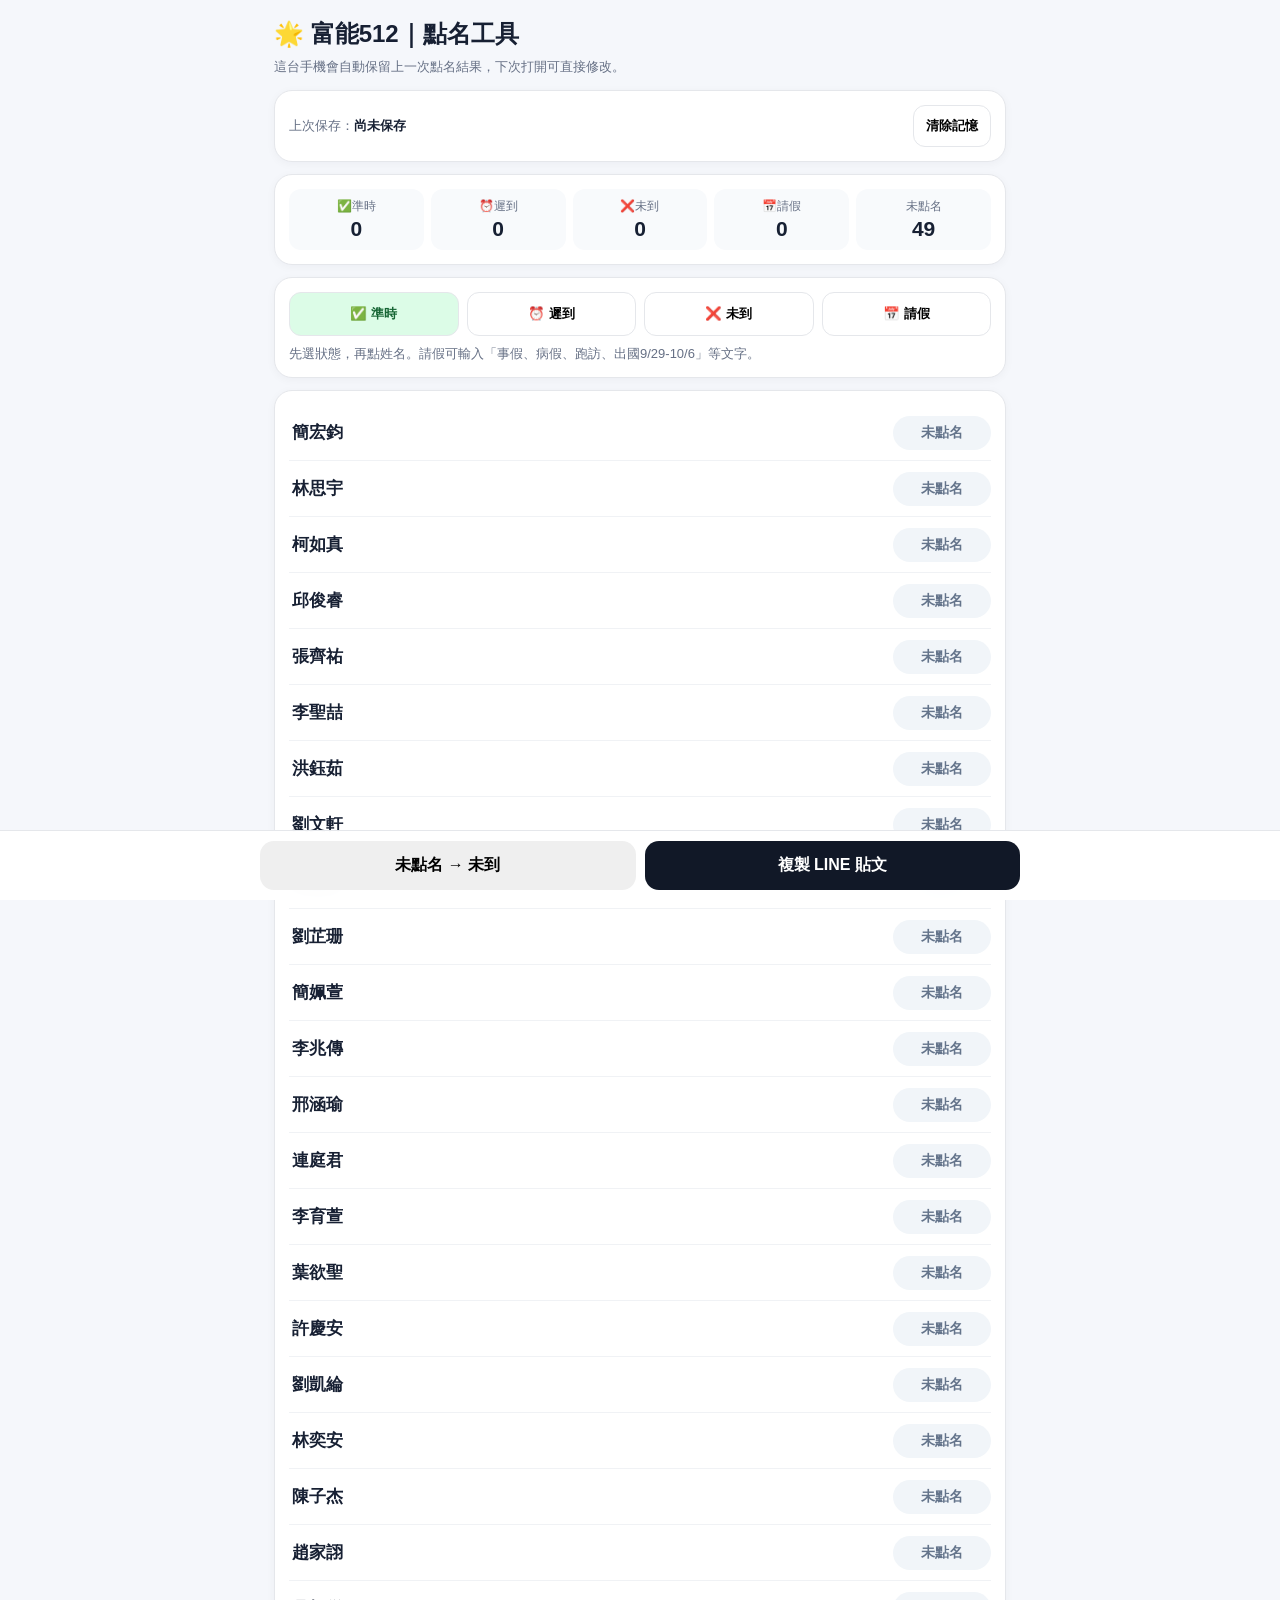
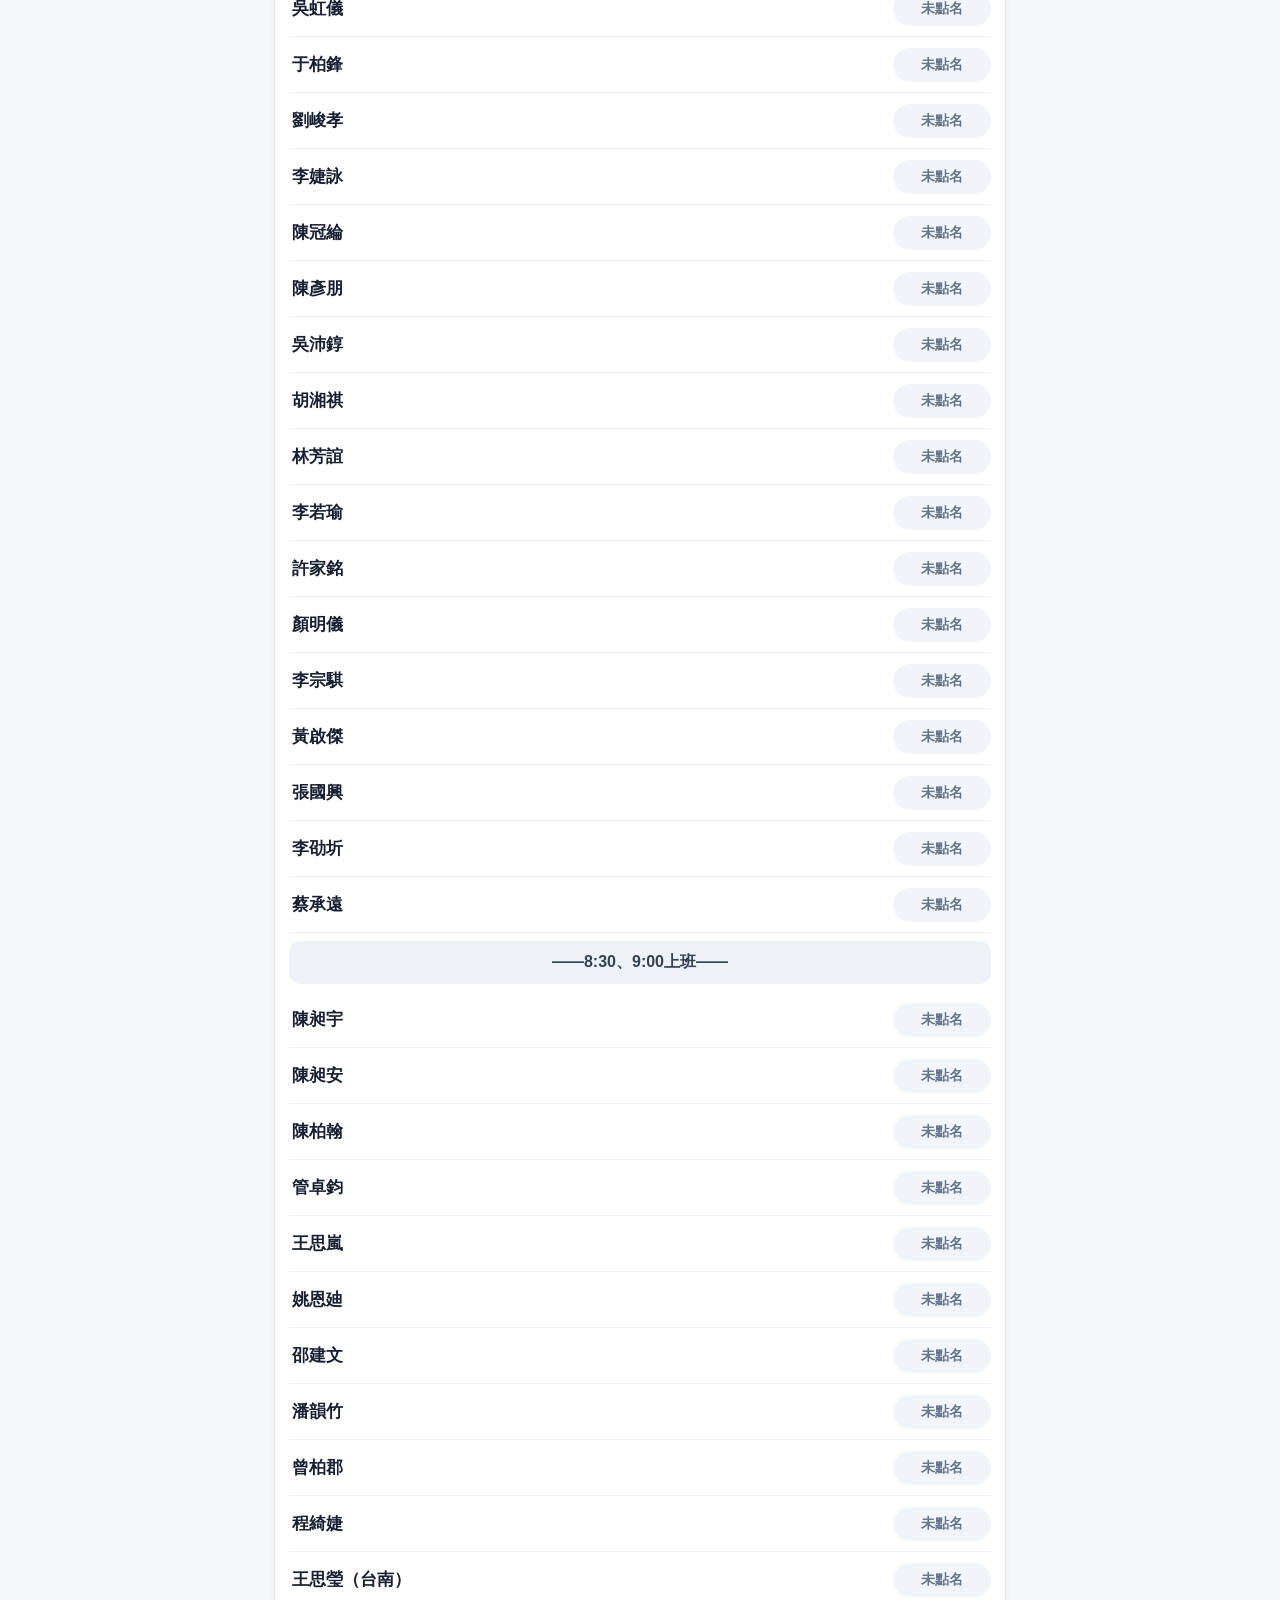
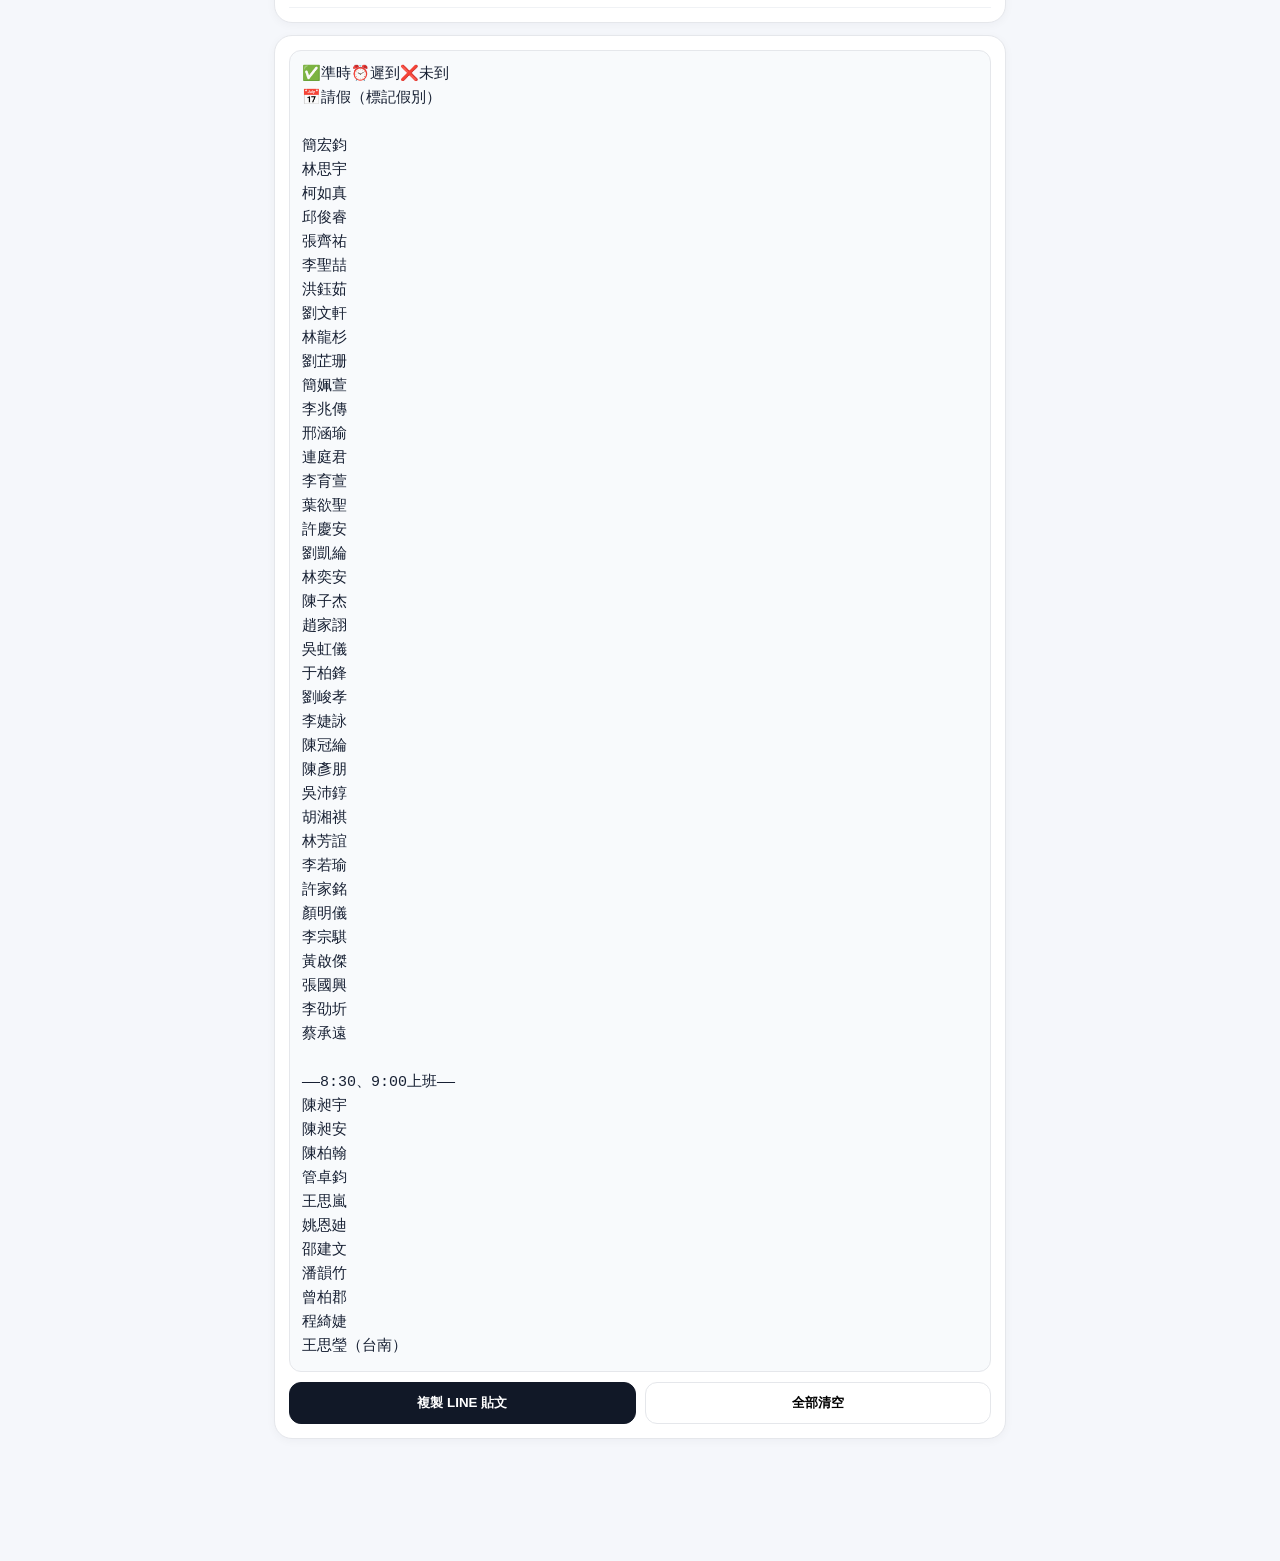
==== commit 720830c6: "Use alarm clock emoji for late status and LINE output" ====
--- a/attendance/index.html
+++ b/attendance/index.html
@@ -6,10 +6,10 @@
 <title>富能512 點名工具</title>
 <style>
 :root {
-  --bg:#f5f7fb; --card:#fff; --text:#172033; --muted:#667085; --line:#e5e7eb;
-  --green:#166534; --greenbg:#dcfce7; --amber:#92400e; --amberbg:#fef3c7;
-  --red:#991b1b; --redbg:#fee2e2; --purple:#5b21b6; --purplebg:#ede9fe;
-  --blue:#2563eb;
+--bg:#f5f7fb; --card:#fff; --text:#172033; --muted:#667085; --line:#e5e7eb;
+--green:#166534; --greenbg:#dcfce7; --amber:#92400e; --amberbg:#fef3c7;
+--red:#991b1b; --redbg:#fee2e2; --purple:#5b21b6; --purplebg:#ede9fe;
+--blue:#2563eb;
 }
 *{box-sizing:border-box}
 body{margin:0;background:var(--bg);color:var(--text);font-family:-apple-system,BlinkMacSystemFont,"PingFang TC","Noto Sans TC","Segoe UI",sans-serif}
@@ -54,277 +54,249 @@
 .memory{display:flex;align-items:center;justify-content:space-between;gap:10px}
 .memory .left{font-size:13px;color:var(--muted)}
 .memory strong{color:var(--text)}
-.lateIcon{display:inline-flex;align-items:center;justify-content:center;width:1.45em;height:1.45em;border-radius:.32em;background:#fff;border:2px solid #d1d5db;color:#ef4444;font-weight:950;font-size:.92em;line-height:1;vertical-align:-.18em;box-shadow:0 1px 2px rgba(0,0,0,.06)}
 @media(max-width:480px){
- .stats{grid-template-columns:repeat(3,1fr)}
- .modes{grid-template-columns:repeat(2,1fr)}
+.stats{grid-template-columns:repeat(3,1fr)}
+.modes{grid-template-columns:repeat(2,1fr)}
 }
 </style>
 </head>
 <body>
 <div class="wrap">
-  <h1>🌟 富能512｜點名工具</h1>
-  <div class="sub">這台手機會自動保留上一次點名結果，下次打開可直接修改。</div>
-
-  <div class="card memory">
-    <div class="left">上次保存：<strong id="savedAt">尚未保存</strong></div>
-    <button class="btn" id="clearMemory">清除記憶</button>
-  </div>
-
-  <div class="card">
-    <div class="stats">
-      <div class="stat">✅準時<b id="nPresent">0</b></div>
-      <div class="stat"><span class="lateIcon">✕</span>遲到<b id="nLate">0</b></div>
-      <div class="stat">❌未到<b id="nAbsent">0</b></div>
-      <div class="stat">📅請假<b id="nLeave">0</b></div>
-      <div class="stat">未點名<b id="nUnset">0</b></div>
-    </div>
-  </div>
-
-  <div class="card">
-    <div class="modes">
-      <button class="mode active" data-mode="present">✅ 準時</button>
-      <button class="mode" data-mode="late"><span class="lateIcon">✕</span> 遲到</button>
-      <button class="mode" data-mode="absent">❌ 未到</button>
-      <button class="mode" data-mode="leave">📅 請假</button>
-    </div>
-    <div class="hint">先選狀態，再點姓名。請假可輸入「事假、病假、跑訪、出國9/29-10/6」等文字。</div>
-  </div>
-
-  <div class="card">
-    <div id="list"></div>
-  </div>
-
-  <div class="card">
-    <pre id="preview"></pre>
-    <div class="actions">
-      <button class="btn dark" id="copy1">複製 LINE 貼文</button>
-      <button class="btn" id="reset">全部清空</button>
-    </div>
-  </div>
-</div>
-
+<h1>🌟 富能512｜點名工具</h1>
+<div class="sub">這台手機會自動保留上一次點名結果，下次打開可直接修改。</div>
+<div class="card memory">
+<div class="left">上次保存：<strong id="savedAt">尚未保存</strong></div>
+<button class="btn" id="clearMemory">清除記憶</button>
+</div>
+<div class="card">
+<div class="stats">
+<div class="stat">✅準時<b id="nPresent">0</b></div>
+<div class="stat">⏰遲到<b id="nLate">0</b></div>
+<div class="stat">❌未到<b id="nAbsent">0</b></div>
+<div class="stat">📅請假<b id="nLeave">0</b></div>
+<div class="stat">未點名<b id="nUnset">0</b></div>
+</div>
+</div>
+<div class="card">
+<div class="modes">
+<button class="mode active" data-mode="present">✅ 準時</button>
+<button class="mode" data-mode="late">⏰ 遲到</button>
+<button class="mode" data-mode="absent">❌ 未到</button>
+<button class="mode" data-mode="leave">📅 請假</button>
+</div>
+<div class="hint">先選狀態，再點姓名。請假可輸入「事假、病假、跑訪、出國9/29-10/6」等文字。</div>
+</div>
+<div class="card">
+<div id="list"></div>
+</div>
+<div class="card">
+<pre id="preview"></pre>
+<div class="actions">
+<button class="btn dark" id="copy1">複製 LINE 貼文</button>
+<button class="btn" id="reset">全部清空</button>
+</div>
+</div>
+</div>
 <div class="sticky">
-  <div class="stickyin">
-    <button class="big" id="unsetToAbsent">未點名 → 未到</button>
-    <button class="big dark" id="copy2">複製 LINE 貼文</button>
-  </div>
-</div>
-
+<div class="stickyin">
+<button class="big" id="unsetToAbsent">未點名 → 未到</button>
+<button class="big dark" id="copy2">複製 LINE 貼文</button>
+</div>
+</div>
 <div id="leaveModal" class="modalbg hidden">
-  <div class="modal">
-    <div id="leaveName" style="font-size:18px;font-weight:900">請假註記</div>
-    <div class="quick">
-      <button data-note="事假">事假</button>
-      <button data-note="病假">病假</button>
-      <button data-note="喪假">喪假</button>
-      <button data-note="跑訪">跑訪</button>
-      <button data-note="公假">公假</button>
-      <button data-note="出國">出國</button>
-    </div>
-    <input id="leaveNote" placeholder="例如：出國9/29-10/6">
-    <div class="row" style="margin-top:10px">
-      <button class="btn dark" style="flex:1" id="confirmLeave">確定</button>
-      <button class="btn" style="flex:1" id="cancelLeave">取消</button>
-    </div>
-  </div>
-</div>
-
+<div class="modal">
+<div id="leaveName" style="font-size:18px;font-weight:900">請假註記</div>
+<div class="quick">
+<button data-note="事假">事假</button>
+<button data-note="病假">病假</button>
+<button data-note="喪假">喪假</button>
+<button data-note="跑訪">跑訪</button>
+<button data-note="公假">公假</button>
+<button data-note="出國">出國</button>
+</div>
+<input id="leaveNote" placeholder="例如：出國9/29-10/6">
+<div class="row" style="margin-top:10px">
+<button class="btn dark" style="flex:1" id="confirmLeave">確定</button>
+<button class="btn" style="flex:1" id="cancelLeave">取消</button>
+</div>
+</div>
+</div>
 <script>
 const STORAGE_KEY = "funeng512_last_attendance_v3";
 const BASE = [{"type": "person", "name": "簡宏鈞"}, {"type": "person", "name": "林思宇"}, {"type": "person", "name": "柯如真"}, {"type": "person", "name": "邱俊睿"}, {"type": "person", "name": "張齊祐"}, {"type": "person", "name": "李聖喆"}, {"type": "person", "name": "洪鈺茹"}, {"type": "person", "name": "劉文軒"}, {"type": "person", "name": "林龍杉"}, {"type": "person", "name": "劉芷珊"}, {"type": "person", "name": "簡姵萱"}, {"type": "person", "name": "李兆傳"}, {"type": "person", "name": "邢涵瑜"}, {"type": "person", "name": "連庭君"}, {"type": "person", "name": "李育萱"}, {"type": "person", "name": "葉欲聖"}, {"type": "person", "name": "許慶安"}, {"type": "person", "name": "劉凱綸"}, {"type": "person", "name": "林奕安"}, {"type": "person", "name": "陳子杰"}, {"type": "person", "name": "趙家詡"}, {"type": "person", "name": "吳虹儀"}, {"type": "person", "name": "于柏鋒"}, {"type": "person", "name": "劉峻孝"}, {"type": "person", "name": "李婕詠"}, {"type": "person", "name": "陳冠綸"}, {"type": "person", "name": "陳彥朋"}, {"type": "person", "name": "吳沛錞"}, {"type": "person", "name": "胡湘祺"}, {"type": "person", "name": "林芳誼"}, {"type": "person", "name": "李若瑜"}, {"type": "person", "name": "許家銘"}, {"type": "person", "name": "顏明儀"}, {"type": "person", "name": "李宗騏"}, {"type": "person", "name": "黃啟傑"}, {"type": "person", "name": "張國興"}, {"type": "person", "name": "李劭圻"}, {"type": "person", "name": "蔡承遠"}, {"type": "divider", "text": "——8:30、9:00上班——"}, {"type": "person", "name": "陳昶宇"}, {"type": "person", "name": "陳昶安"}, {"type": "person", "name": "陳柏翰"}, {"type": "person", "name": "管卓鈞"}, {"type": "person", "name": "王思嵐"}, {"type": "person", "name": "姚恩廸"}, {"type": "person", "name": "邵建文"}, {"type": "person", "name": "潘韻竹"}, {"type": "person", "name": "曾柏郡"}, {"type": "person", "name": "程綺婕"}, {"type": "person", "name": "王思瑩（台南）"}];
 const $ = id => document.getElementById(id);
-
 function blankState() {
-  return BASE.map(x => x.type==="person" ? {...x,status:"",note:""} : {...x});
-}
-
+return BASE.map(x => x.type==="person" ? {...x,status:"",note:""} : {...x});
+}
 function loadState() {
-  try {
-    const raw = localStorage.getItem(STORAGE_KEY);
-    if (!raw) return {items: blankState(), savedAt: null};
-    const parsed = JSON.parse(raw);
-    if (!parsed || !Array.isArray(parsed.items)) return {items: blankState(), savedAt: null};
-    return parsed;
-  } catch(e) {
-    return {items: blankState(), savedAt: null};
-  }
-}
-
+try {
+const raw = localStorage.getItem(STORAGE_KEY);
+if (!raw) return {items: blankState(), savedAt: null};
+const parsed = JSON.parse(raw);
+if (!parsed || !Array.isArray(parsed.items)) return {items: blankState(), savedAt: null};
+return parsed;
+} catch(e) {
+return {items: blankState(), savedAt: null};
+}
+}
 let store = loadState();
 let state = store.items;
 let mode = "present";
 let leaveIndex = null;
-
 function save() {
-  const now = new Date();
-  store = {items: state, savedAt: now.toISOString()};
-  localStorage.setItem(STORAGE_KEY, JSON.stringify(store));
-  updateSavedAt();
-}
-
+const now = new Date();
+store = {items: state, savedAt: now.toISOString()};
+localStorage.setItem(STORAGE_KEY, JSON.stringify(store));
+updateSavedAt();
+}
 function updateSavedAt() {
-  if (!store.savedAt) {
-    $("savedAt").textContent = "尚未保存";
-    return;
-  }
-  const d = new Date(store.savedAt);
-  $("savedAt").textContent = d.toLocaleString("zh-TW", {
-    month:"2-digit", day:"2-digit", hour:"2-digit", minute:"2-digit"
-  });
-}
-
+if (!store.savedAt) {
+$("savedAt").textContent = "尚未保存";
+return;
+}
+const d = new Date(store.savedAt);
+$("savedAt").textContent = d.toLocaleString("zh-TW", {
+month:"2-digit", day:"2-digit", hour:"2-digit", minute:"2-digit"
+});
+}
 function statusText(item) {
-  if (!item.status) return ["未點名","unset"];
-  if (item.status==="present") return ["✅ 準時","present"];
-  if (item.status==="late") return ["❎ 遲到","late"];
-  if (item.status==="absent") return ["❌ 未到","absent"];
-  return ["📅 "+(item.note || "請假"),"leave"];
-}
-
+if (!item.status) return ["未點名","unset"];
+if (item.status==="present") return ["✅ 準時","present"];
+if (item.status==="late") return ["⏰ 遲到","late"];
+if (item.status==="absent") return ["❌ 未到","absent"];
+return ["📅 "+(item.note || "請假"),"leave"];
+}
 function apply(index, status) {
-  const item = state[index];
-  if (status==="leave") {
-    leaveIndex = index;
-    $("leaveName").textContent = item.name + "｜請假註記";
-    $("leaveNote").value = item.status==="leave" ? (item.note || "") : "";
-    $("leaveModal").classList.remove("hidden");
-    return;
-  }
-  item.status = status;
-  item.note = "";
-  save();
-  render();
-}
-
+const item = state[index];
+if (status==="leave") {
+leaveIndex = index;
+$("leaveName").textContent = item.name + "｜請假註記";
+$("leaveNote").value = item.status==="leave" ? (item.note || "") : "";
+$("leaveModal").classList.remove("hidden");
+return;
+}
+item.status = status;
+item.note = "";
+save();
+render();
+}
 function buildPost() {
-  const out = ["✅準時❎遲到❌未到","📅請假（標記假別）",""];
-  state.forEach(item => {
-    if (item.type==="divider") {
-      out.push("", item.text);
-      return;
-    }
-    let suffix = "";
-    if (item.status==="present") suffix = "✅";
-    else if (item.status==="late") suffix = "❎";
-    else if (item.status==="absent") suffix = "❌";
-    else if (item.status==="leave") suffix = "📅" + (item.note || "請假");
-    out.push(item.name + suffix);
-  });
-  return out.join("\n");
-}
-
+const out = ["✅準時⏰遲到❌未到","📅請假（標記假別）",""];
+state.forEach(item => {
+if (item.type==="divider") {
+out.push("", item.text);
+return;
+}
+let suffix = "";
+if (item.status==="present") suffix = "✅";
+else if (item.status==="late") suffix = "⏰";
+else if (item.status==="absent") suffix = "❌";
+else if (item.status==="leave") suffix = "📅" + (item.note || "請假");
+out.push(item.name + suffix);
+});
+return out.join("\n");
+}
 function render() {
-  $("list").innerHTML = "";
-  state.forEach((item,index) => {
-    if (item.type==="divider") {
-      const d = document.createElement("div");
-      d.className = "divider";
-      d.textContent = item.text;
-      $("list").appendChild(d);
-      return;
-    }
-    const [label, cls] = statusText(item);
-    const row = document.createElement("div");
-    row.className = "person";
-    row.innerHTML = '<div class="name"></div><div class="badge"></div>';
-    row.querySelector(".name").textContent = item.name;
-    const badge = row.querySelector(".badge");
-    if (item.status === "late") badge.innerHTML = '<span class="lateIcon">✕</span> 遲到';
-    else badge.textContent = label;
-    badge.className = "badge " + cls;
-    row.querySelector(".name").onclick = () => apply(index, mode);
-    badge.onclick = () => {
-      const order = ["","present","late","absent","leave"];
-      const cur = order.indexOf(item.status || "");
-      const next = order[(cur+1)%order.length];
-      if (next==="leave") return apply(index,"leave");
-      item.status = next;
-      item.note = "";
-      save();
-      render();
-    };
-    $("list").appendChild(row);
-  });
-  const people = state.filter(x=>x.type==="person");
-  $("nPresent").textContent = people.filter(x=>x.status==="present").length;
-  $("nLate").textContent = people.filter(x=>x.status==="late").length;
-  $("nAbsent").textContent = people.filter(x=>x.status==="absent").length;
-  $("nLeave").textContent = people.filter(x=>x.status==="leave").length;
-  $("nUnset").textContent = people.filter(x=>!x.status).length;
-  $("preview").textContent = buildPost();
-  updateSavedAt();
-}
-
+$("list").innerHTML = "";
+state.forEach((item,index) => {
+if (item.type==="divider") {
+const d = document.createElement("div");
+d.className = "divider";
+d.textContent = item.text;
+$("list").appendChild(d);
+return;
+}
+const [label, cls] = statusText(item);
+const row = document.createElement("div");
+row.className = "person";
+row.innerHTML = '<div class="name"></div><div class="badge"></div>';
+row.querySelector(".name").textContent = item.name;
+const badge = row.querySelector(".badge");
+badge.textContent = label;
+badge.className = "badge " + cls;
+row.querySelector(".name").onclick = () => apply(index, mode);
+badge.onclick = () => {
+const order = ["","present","late","absent","leave"];
+const cur = order.indexOf(item.status || "");
+const next = order[(cur+1)%order.length];
+if (next==="leave") return apply(index,"leave");
+item.status = next;
+item.note = "";
+save();
+render();
+};
+$("list").appendChild(row);
+});
+const people = state.filter(x=>x.type==="person");
+$("nPresent").textContent = people.filter(x=>x.status==="present").length;
+$("nLate").textContent = people.filter(x=>x.status==="late").length;
+$("nAbsent").textContent = people.filter(x=>x.status==="absent").length;
+$("nLeave").textContent = people.filter(x=>x.status==="leave").length;
+$("nUnset").textContent = people.filter(x=>!x.status).length;
+$("preview").textContent = buildPost();
+updateSavedAt();
+}
 document.querySelectorAll(".mode").forEach(btn => {
-  btn.onclick = () => {
-    document.querySelectorAll(".mode").forEach(x=>x.classList.remove("active"));
-    btn.classList.add("active");
-    mode = btn.dataset.mode;
-  };
-});
-
+btn.onclick = () => {
+document.querySelectorAll(".mode").forEach(x=>x.classList.remove("active"));
+btn.classList.add("active");
+mode = btn.dataset.mode;
+};
+});
 $("unsetToAbsent").onclick = () => {
-  if (!confirm("把所有尚未點名的人改成 ❌ 未到？")) return;
-  state.forEach(x => { if (x.type==="person" && !x.status) x.status="absent"; });
-  save();
-  render();
-};
-
+if (!confirm("把所有尚未點名的人改成 ❌ 未到？")) return;
+state.forEach(x => { if (x.type==="person" && !x.status) x.status="absent"; });
+save();
+render();
+};
 $("reset").onclick = () => {
-  if (!confirm("清空這次所有點名結果？")) return;
-  state = blankState();
-  save();
-  render();
-};
-
+if (!confirm("清空這次所有點名結果？")) return;
+state = blankState();
+save();
+render();
+};
 $("clearMemory").onclick = () => {
-  if (!confirm("清除這台手機保存的上次結果？")) return;
-  localStorage.removeItem(STORAGE_KEY);
-  store = {items: blankState(), savedAt: null};
-  state = store.items;
-  render();
-};
-
+if (!confirm("清除這台手機保存的上次結果？")) return;
+localStorage.removeItem(STORAGE_KEY);
+store = {items: blankState(), savedAt: null};
+state = store.items;
+render();
+};
 document.querySelectorAll("[data-note]").forEach(btn => {
-  btn.onclick = () => { $("leaveNote").value = btn.dataset.note; $("leaveNote").focus(); };
-});
-
+btn.onclick = () => { $("leaveNote").value = btn.dataset.note; $("leaveNote").focus(); };
+});
 $("confirmLeave").onclick = () => {
-  if (leaveIndex===null) return;
-  state[leaveIndex].status = "leave";
-  state[leaveIndex].note = $("leaveNote").value.trim() || "請假";
-  leaveIndex = null;
-  $("leaveModal").classList.add("hidden");
-  save();
-  render();
+if (leaveIndex===null) return;
+state[leaveIndex].status = "leave";
+state[leaveIndex].note = $("leaveNote").value.trim() || "請假";
+leaveIndex = null;
+$("leaveModal").classList.add("hidden");
+save();
+render();
 };
 $("cancelLeave").onclick = () => {
-  leaveIndex = null;
-  $("leaveModal").classList.add("hidden");
-};
-
+leaveIndex = null;
+$("leaveModal").classList.add("hidden");
+};
 async function copyText() {
-  const text = buildPost();
-  try {
-    await navigator.clipboard.writeText(text);
-    alert("已複製，可以直接貼到 LINE。");
-  } catch(e) {
-    const ta = document.createElement("textarea");
-    ta.value = text;
-    ta.style.position = "fixed";
-    ta.style.opacity = "0";
-    document.body.appendChild(ta);
-    ta.focus(); ta.select();
-    document.execCommand("copy");
-    ta.remove();
-    alert("已複製，可以直接貼到 LINE。");
-  }
-}
-
+const text = buildPost();
+try {
+await navigator.clipboard.writeText(text);
+alert("已複製，可以直接貼到 LINE。");
+} catch(e) {
+const ta = document.createElement("textarea");
+ta.value = text;
+ta.style.position = "fixed";
+ta.style.opacity = "0";
+document.body.appendChild(ta);
+ta.focus(); ta.select();
+document.execCommand("copy");
+ta.remove();
+alert("已複製，可以直接貼到 LINE。");
+}
+}
 $("copy1").onclick = copyText;
 $("copy2").onclick = copyText;
-
 render();
 </script>
 </body>
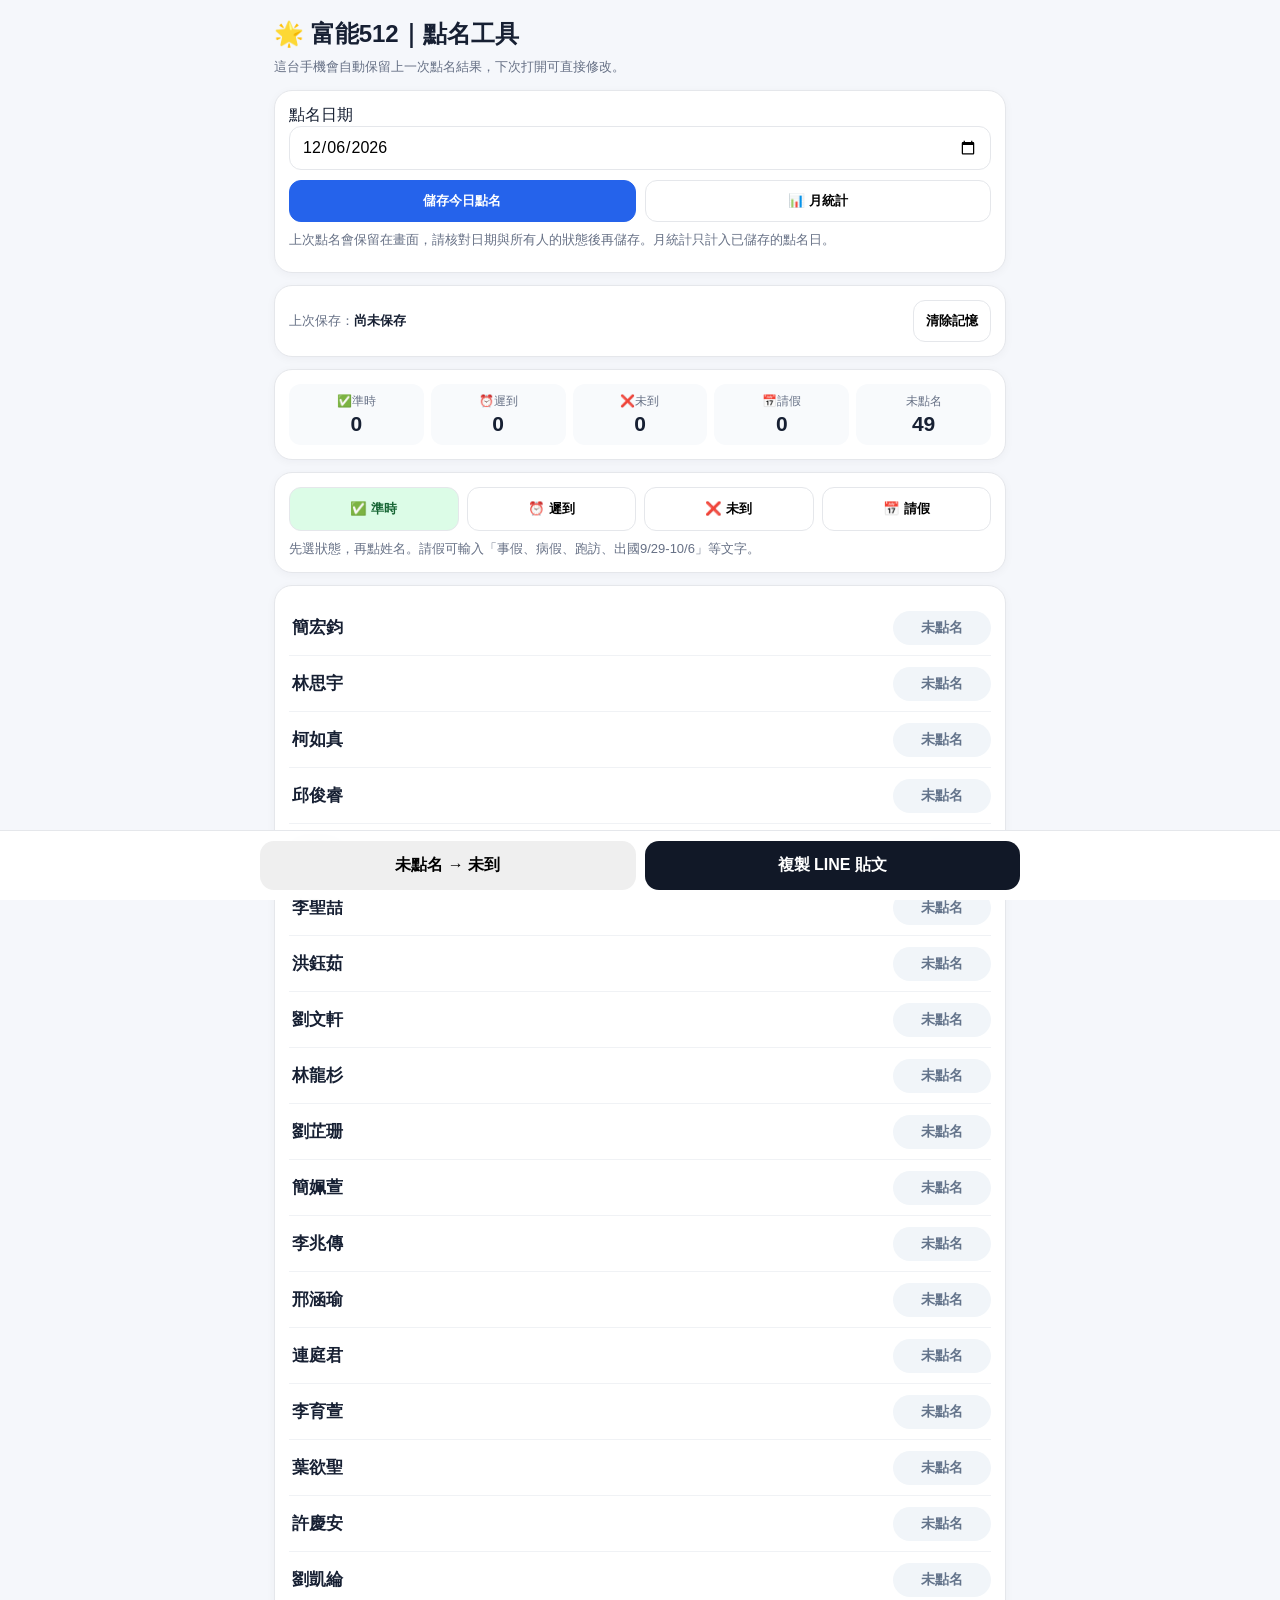
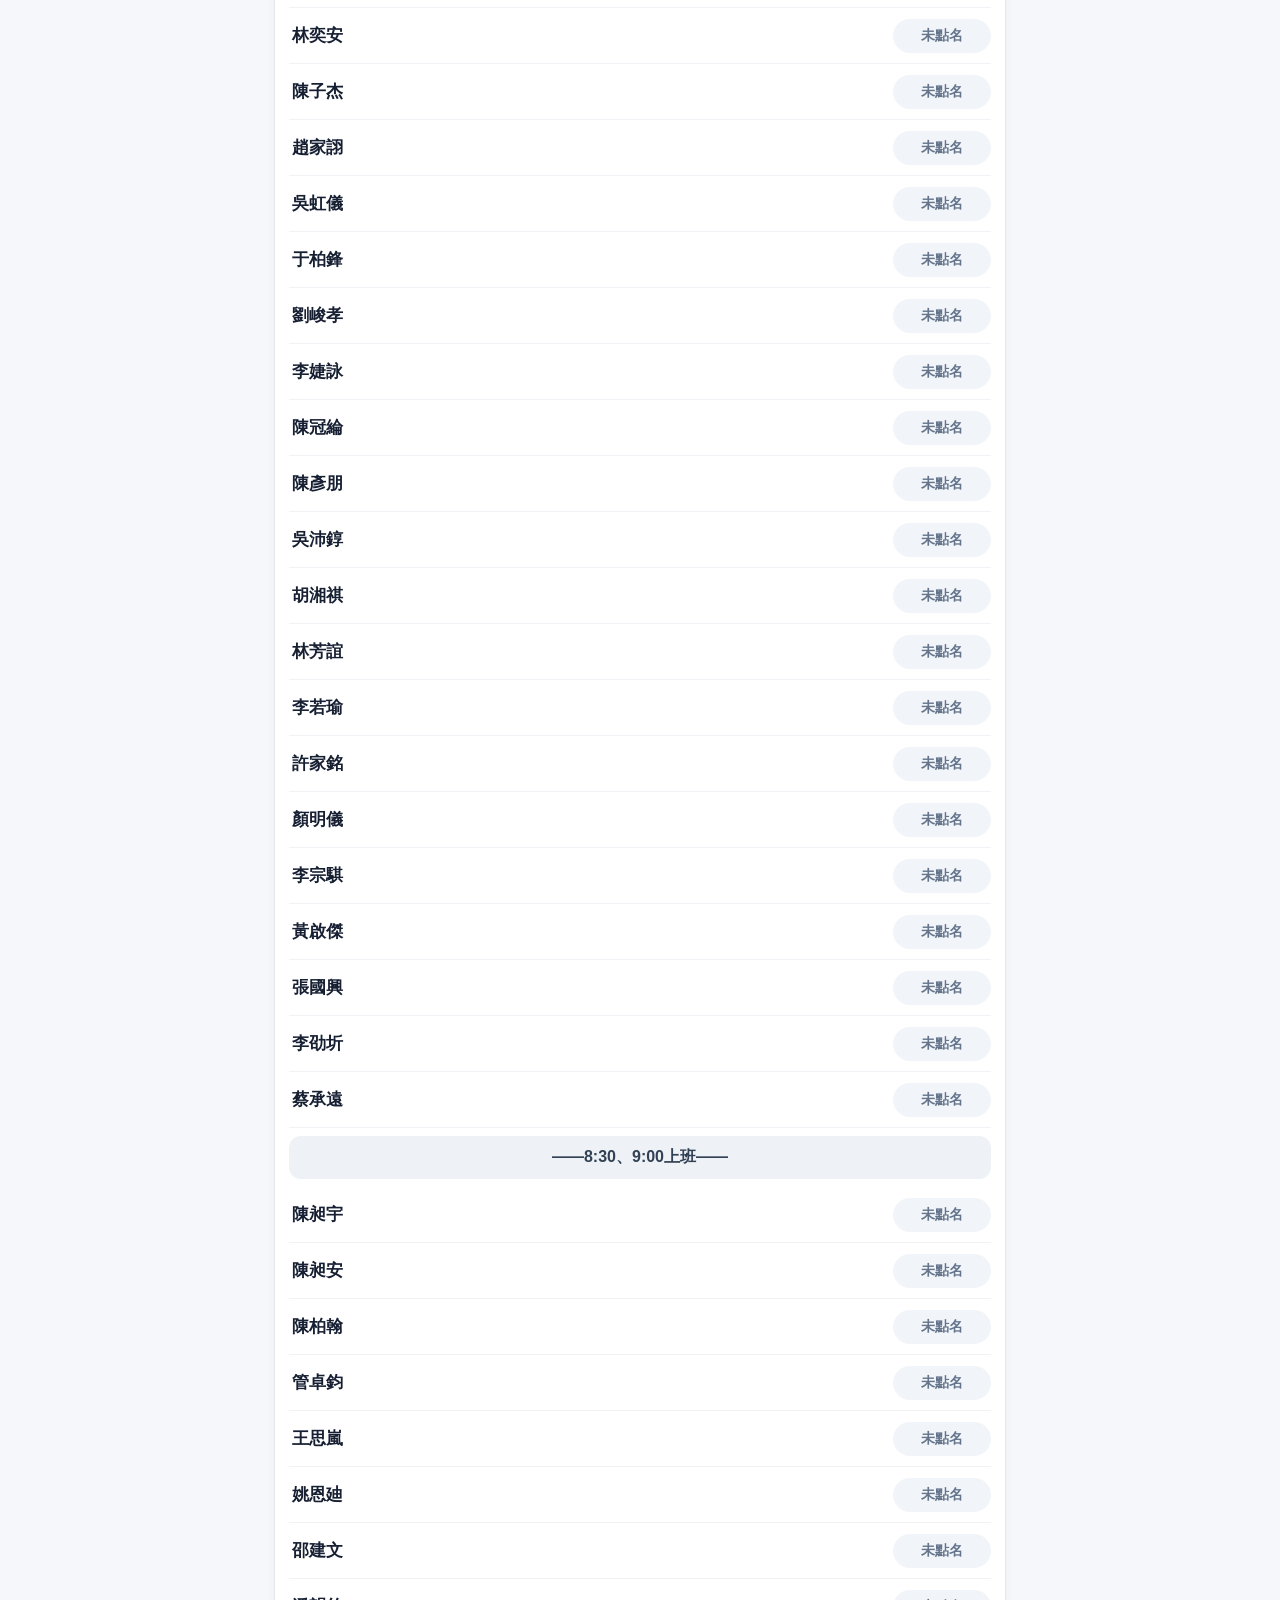
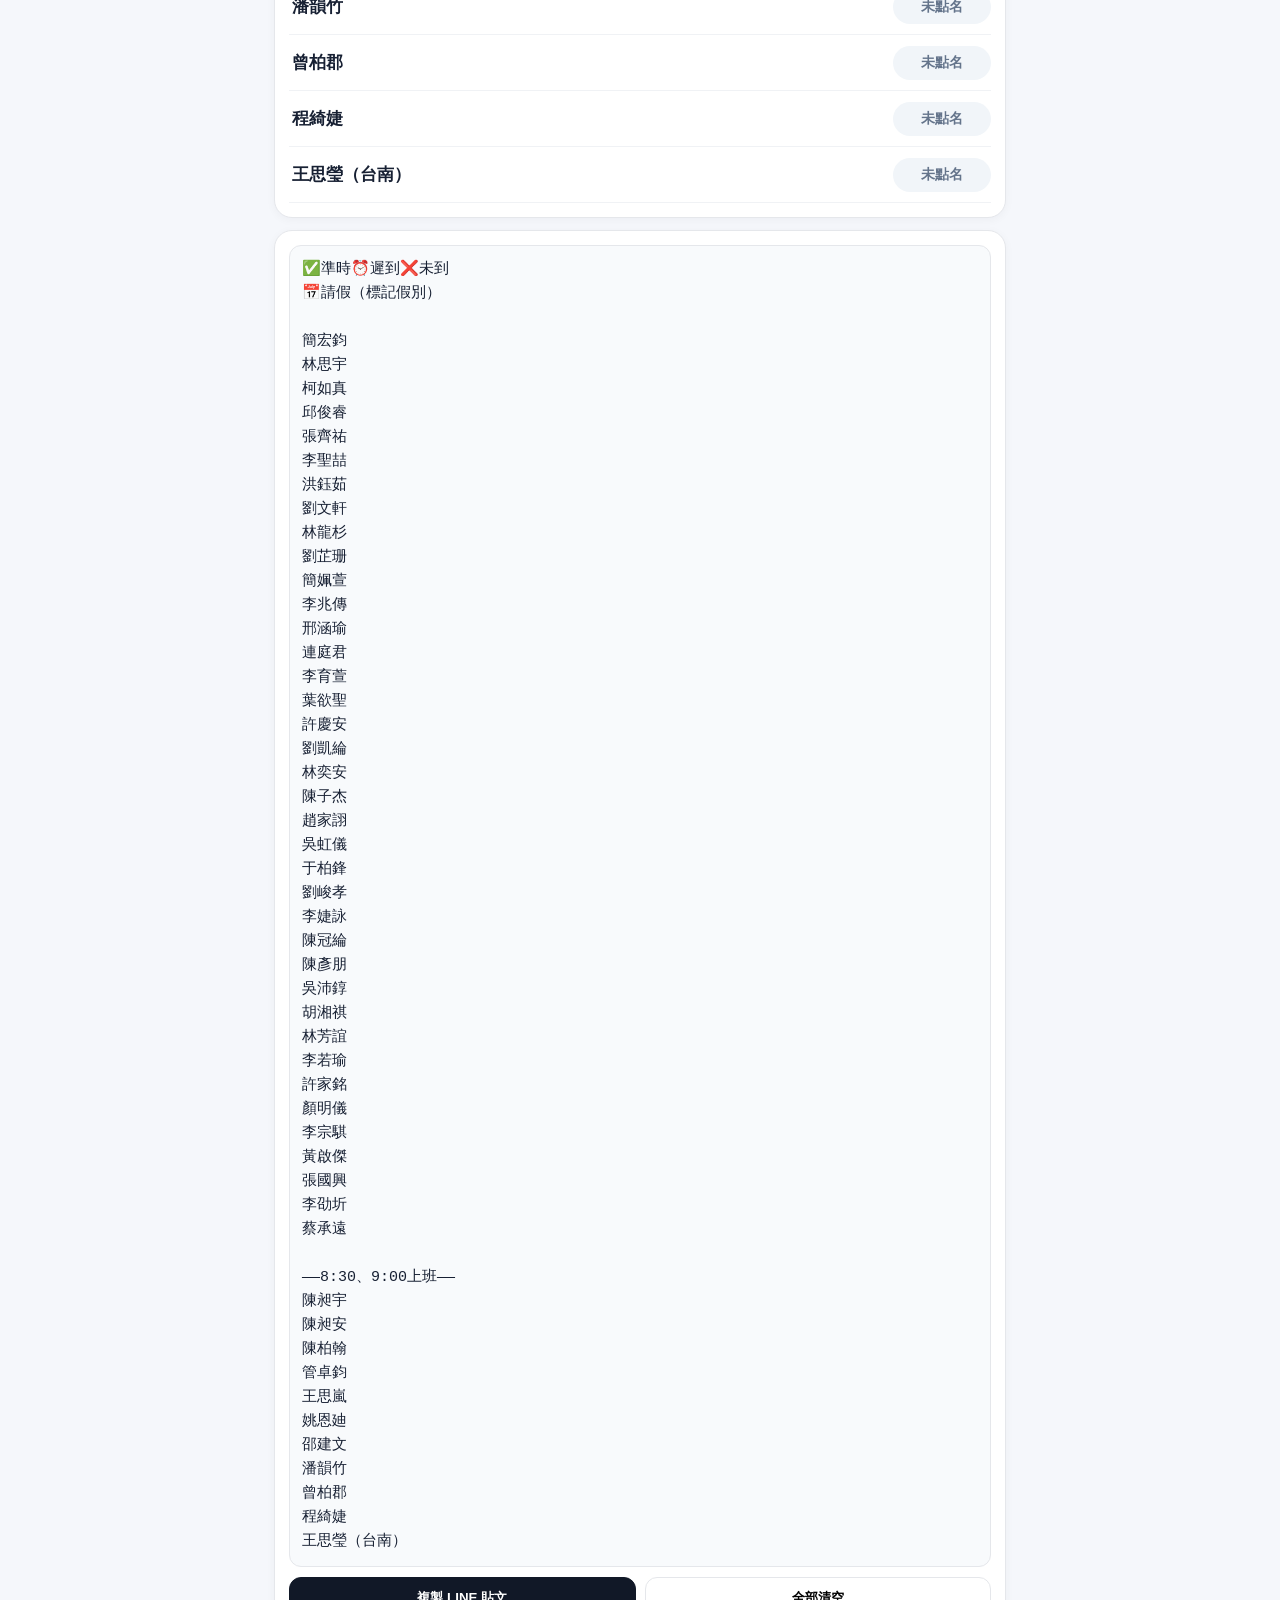
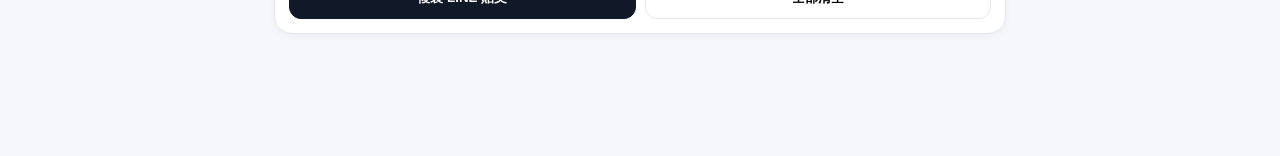
==== commit ef920d7a: "Add daily local attendance records and monthly statistics" ====
--- a/attendance/index.html
+++ b/attendance/index.html
@@ -58,12 +58,38 @@
 .stats{grid-template-columns:repeat(3,1fr)}
 .modes{grid-template-columns:repeat(2,1fr)}
 }
+
+.month-grid{display:grid;grid-template-columns:1fr 1fr;gap:12px}
+.month-grid section{background:#f8fafc;border-radius:12px;padding:12px;min-width:0}
+h2{font-size:20px;margin:0 0 12px}h3{font-size:16px;margin:0 0 10px}
+.person-link{display:block;width:100%;text-align:left;margin:6px 0;overflow-wrap:anywhere}
+#personDetail{margin-top:14px;padding:12px;border:1px solid var(--line);border-radius:12px}
+#personDetail li{margin:10px 0;white-space:pre-wrap;overflow-wrap:anywhere}
+#historyMessage{white-space:pre-wrap;line-height:1.6}
+button{cursor:pointer}button:focus-visible,input:focus-visible{outline:3px solid #2563eb;outline-offset:2px}
+@media(max-width:480px){.month-grid{grid-template-columns:1fr}}
 </style>
 </head>
 <body>
 <div class="wrap">
 <h1>🌟 富能512｜點名工具</h1>
 <div class="sub">這台手機會自動保留上一次點名結果，下次打開可直接修改。</div>
+<div class="card">
+<label for="recordDate">點名日期</label>
+<input type="date" id="recordDate">
+<div class="actions"><button class="btn blue" id="saveDay">儲存今日點名</button><button class="btn" id="showMonthly">📊 月統計</button></div>
+<div class="hint">上次點名會保留在畫面，請核對日期與所有人的狀態後再儲存。月統計只計入已儲存的點名日。</div>
+<div id="historyMessage" class="hint" role="status" aria-live="polite"></div>
+</div>
+<div class="card hidden" id="monthlyPanel">
+<h2>📊 月統計</h2>
+<label for="reportMonth">選擇月份</label><input type="month" id="reportMonth">
+<p class="hint">全勤＝當月所有已記錄點名日都是 ✅準時。有遲到、請假、未到或缺少紀錄，均不算全勤。</p>
+<p class="hint">資料僅儲存在此手機的此瀏覽器；清除網站資料後，紀錄也會消失。</p>
+<p id="monthSummary" role="status"></p>
+<div id="monthResults"></div>
+<div id="personDetail" class="hidden" tabindex="-1"></div>
+</div>
 <div class="card memory">
 <div class="left">上次保存：<strong id="savedAt">尚未保存</strong></div>
 <button class="btn" id="clearMemory">清除記憶</button>
@@ -146,7 +172,13 @@
 function save() {
 const now = new Date();
 store = {items: state, savedAt: now.toISOString()};
+try {
 localStorage.setItem(STORAGE_KEY, JSON.stringify(store));
+} catch(e) {
+$("savedAt").textContent = "保存失敗";
+alert("無法保存本機記憶，請確認瀏覽器允許儲存且空間足夠。");
+return;
+}
 updateSavedAt();
 }
 function updateSavedAt() {
@@ -250,13 +282,13 @@
 render();
 };
 $("reset").onclick = () => {
-if (!confirm("清空這次所有點名結果？")) return;
+if (!confirm("清空畫面上的點名結果？已儲存的每日紀錄不會刪除。")) return;
 state = blankState();
 save();
 render();
 };
 $("clearMemory").onclick = () => {
-if (!confirm("清除這台手機保存的上次結果？")) return;
+if (!confirm("清除上次點名的本機記憶？已儲存的每日紀錄不會刪除。")) return;
 localStorage.removeItem(STORAGE_KEY);
 store = {items: blankState(), savedAt: null};
 state = store.items;
@@ -297,7 +329,127 @@
 }
 $("copy1").onclick = copyText;
 $("copy2").onclick = copyText;
+const HISTORY_KEY = "funeng512_daily_attendance_v1";
+const VALID_STATUSES = ["present", "late", "absent", "leave"];
+function localDate() {
+const d = new Date();
+return `${d.getFullYear()}-${String(d.getMonth()+1).padStart(2,"0")}-${String(d.getDate()).padStart(2,"0")}`;
+}
+function validDate(date) {
+if (!/^\d{4}-\d{2}-\d{2}$/.test(date)) return false;
+const d = new Date(date + "T12:00:00");
+return !isNaN(d) && d.getFullYear() === Number(date.slice(0,4)) && d.getMonth()+1 === Number(date.slice(5,7)) && d.getDate() === Number(date.slice(8,10));
+}
+function readHistory() {
+const raw = localStorage.getItem(HISTORY_KEY);
+if (!raw) return {version:1, days:{}};
+const data = JSON.parse(raw);
+if (!data || data.version !== 1 || !data.days || typeof data.days !== "object" || Array.isArray(data.days)) throw new Error("Invalid history");
+for (const [date, day] of Object.entries(data.days)) {
+if (!validDate(date) || !day || !Array.isArray(day.people) || !day.people.length) throw new Error("Invalid day");
+const names = new Set();
+for (const p of day.people) {
+if (!p || typeof p.name !== "string" || !p.name || names.has(p.name) || !VALID_STATUSES.includes(p.status) || typeof p.note !== "string") throw new Error("Invalid person");
+names.add(p.name);
+}
+}
+return data;
+}
+function monthlyStats(history, month) {
+const days = Object.keys(history.days).filter(d=>d.startsWith(month+"-")).sort();
+const people = new Map();
+for (const date of days) {
+for (const p of history.days[date].people) {
+if (!people.has(p.name)) people.set(p.name, {name:p.name,present:0,late:0,absent:0,leave:0,recorded:0,leaves:[]});
+const row = people.get(p.name);
+row[p.status]++;
+row.recorded++;
+if (p.status === "leave") row.leaves.push({date,note:p.note});
+}
+}
+return {days,people:[...people.values()].map(p=>({...p,perfect:days.length>0 && p.present===days.length}))};
+}
+function message(text) { $("historyMessage").textContent = text; }
+$("recordDate").value = localDate();
+$("reportMonth").value = localDate().slice(0,7);
+$("recordDate").onchange = () => message("已切換日期；畫面仍保留目前點名，儲存前請核對。");
+$("saveDay").onclick = () => {
+const date = $("recordDate").value;
+if (!validDate(date) || date > localDate()) return message("請選擇有效的點名日期，不能儲存未來日期。");
+const people = state.filter(p=>p.type==="person");
+if (!people.length || people.some(p=>!VALID_STATUSES.includes(p.status))) return message("尚有人未點名，請全部點完再儲存；也可以使用「未點名 → 未到」。");
+let history;
+try { history = readHistory(); }
+catch(e) { return message("無法讀取每日紀錄，為避免覆蓋資料，本次未儲存。請確認瀏覽器允許本機儲存。"); }
+if (history.days[date] && !confirm(`${date} 已有紀錄，要用目前畫面覆寫該日紀錄嗎？`)) return;
+history.days[date] = {savedAt:new Date().toISOString(),people:people.map(p=>({name:p.name,status:p.status,note:p.note || ""}))};
+try { localStorage.setItem(HISTORY_KEY, JSON.stringify(history)); }
+catch(e) { return message("儲存失敗，請確認瀏覽器允許本機儲存且空間足夠。原有每日紀錄未變更。"); }
+message(`已儲存 ${date}，共 ${people.length} 人。之後修改畫面時，請再次儲存才會更新每日紀錄。`);
+$("reportMonth").value = date.slice(0,7);
+renderMonthly();
+};
+function personButton(p, label, report) {
+const b = document.createElement("button");
+b.className = "btn person-link";
+b.textContent = label;
+b.onclick = () => showPerson(p, report);
+return b;
+}
+function showPerson(p, report) {
+const detail = $("personDetail");
+detail.replaceChildren();
+detail.classList.remove("hidden");
+const heading = document.createElement("h3");
+heading.textContent = `${p.name}｜${$("reportMonth").value}`;
+const counts = document.createElement("p");
+counts.textContent = `已記錄點名日 ${report.days.length} 天｜✅準時 ${p.present}｜📅請假 ${p.leave}｜⏰遲到 ${p.late}｜❌未到 ${p.absent}｜缺少紀錄 ${report.days.length-p.recorded}`;
+detail.append(heading, counts);
+const title = document.createElement("h3");
+title.textContent = "每次請假的日期與理由";
+detail.append(title);
+if (!p.leaves.length) {
+const empty = document.createElement("p"); empty.textContent = "本月沒有請假紀錄。"; detail.append(empty);
+} else {
+const list = document.createElement("ul");
+for (const leave of p.leaves) { const li = document.createElement("li"); li.textContent = `${leave.date}：${leave.note || "未填寫理由"}`; list.append(li); }
+detail.append(list);
+}
+detail.focus();
+}
+function renderMonthly() {
+$("monthResults").replaceChildren();
+$("personDetail").classList.add("hidden");
+let history;
+try { history = readHistory(); }
+catch(e) { $("monthSummary").textContent = "無法讀取每日紀錄，原資料未被覆寫。"; return; }
+const month = $("reportMonth").value;
+if (!/^\d{4}-\d{2}$/.test(month)) { $("monthSummary").textContent = "請選擇月份。"; return; }
+const report = monthlyStats(history, month);
+$("monthSummary").textContent = report.days.length ? `${month}｜已記錄 ${report.days.length} 個點名日（${report.days.join("、")}）。點姓名查看請假明細。` : "這個月尚無已儲存的點名紀錄。";
+if (!report.days.length) return;
+const grid = document.createElement("div"); grid.className = "month-grid";
+for (const [title,key] of [["🏆 全勤名單","perfect"],["📅 請假最多","leave"],["⏰ 遲到最多","late"],["❌ 未到最多","absent"]]) {
+const section = document.createElement("section");
+const heading = document.createElement("h3"); heading.textContent = title; section.append(heading);
+const rows = report.people.filter(p=>p[key]).sort((a,b)=>Number(b[key])-Number(a[key]) || a.name.localeCompare(b.name,"zh-Hant"));
+if (!rows.length) { const empty = document.createElement("p"); empty.textContent = key==="perfect" ? "本月目前無全勤人員。" : "本月無此狀態紀錄。"; section.append(empty); }
+for (const p of rows) section.append(personButton(p, `${p.name}　${key==="perfect" ? `${p.present}/${report.days.length} 天` : `${p[key]} 次`}`, report));
+grid.append(section);
+}
+$("monthResults").append(grid);
+const all = document.createElement("details");
+const summary = document.createElement("summary"); summary.textContent = `所有人員（${report.people.length} 人）`; all.append(summary);
+for (const p of report.people) all.append(personButton(p,p.name,report));
+$("monthResults").append(all);
+}
+$("showMonthly").onclick = () => {
+$("monthlyPanel").classList.toggle("hidden");
+if (!$("monthlyPanel").classList.contains("hidden")) { renderMonthly(); $("monthlyPanel").scrollIntoView({behavior:"smooth",block:"start"}); }
+};
+$("reportMonth").onchange = renderMonthly;
+
 render();
 </script>
 </body>
-</html>+</html>
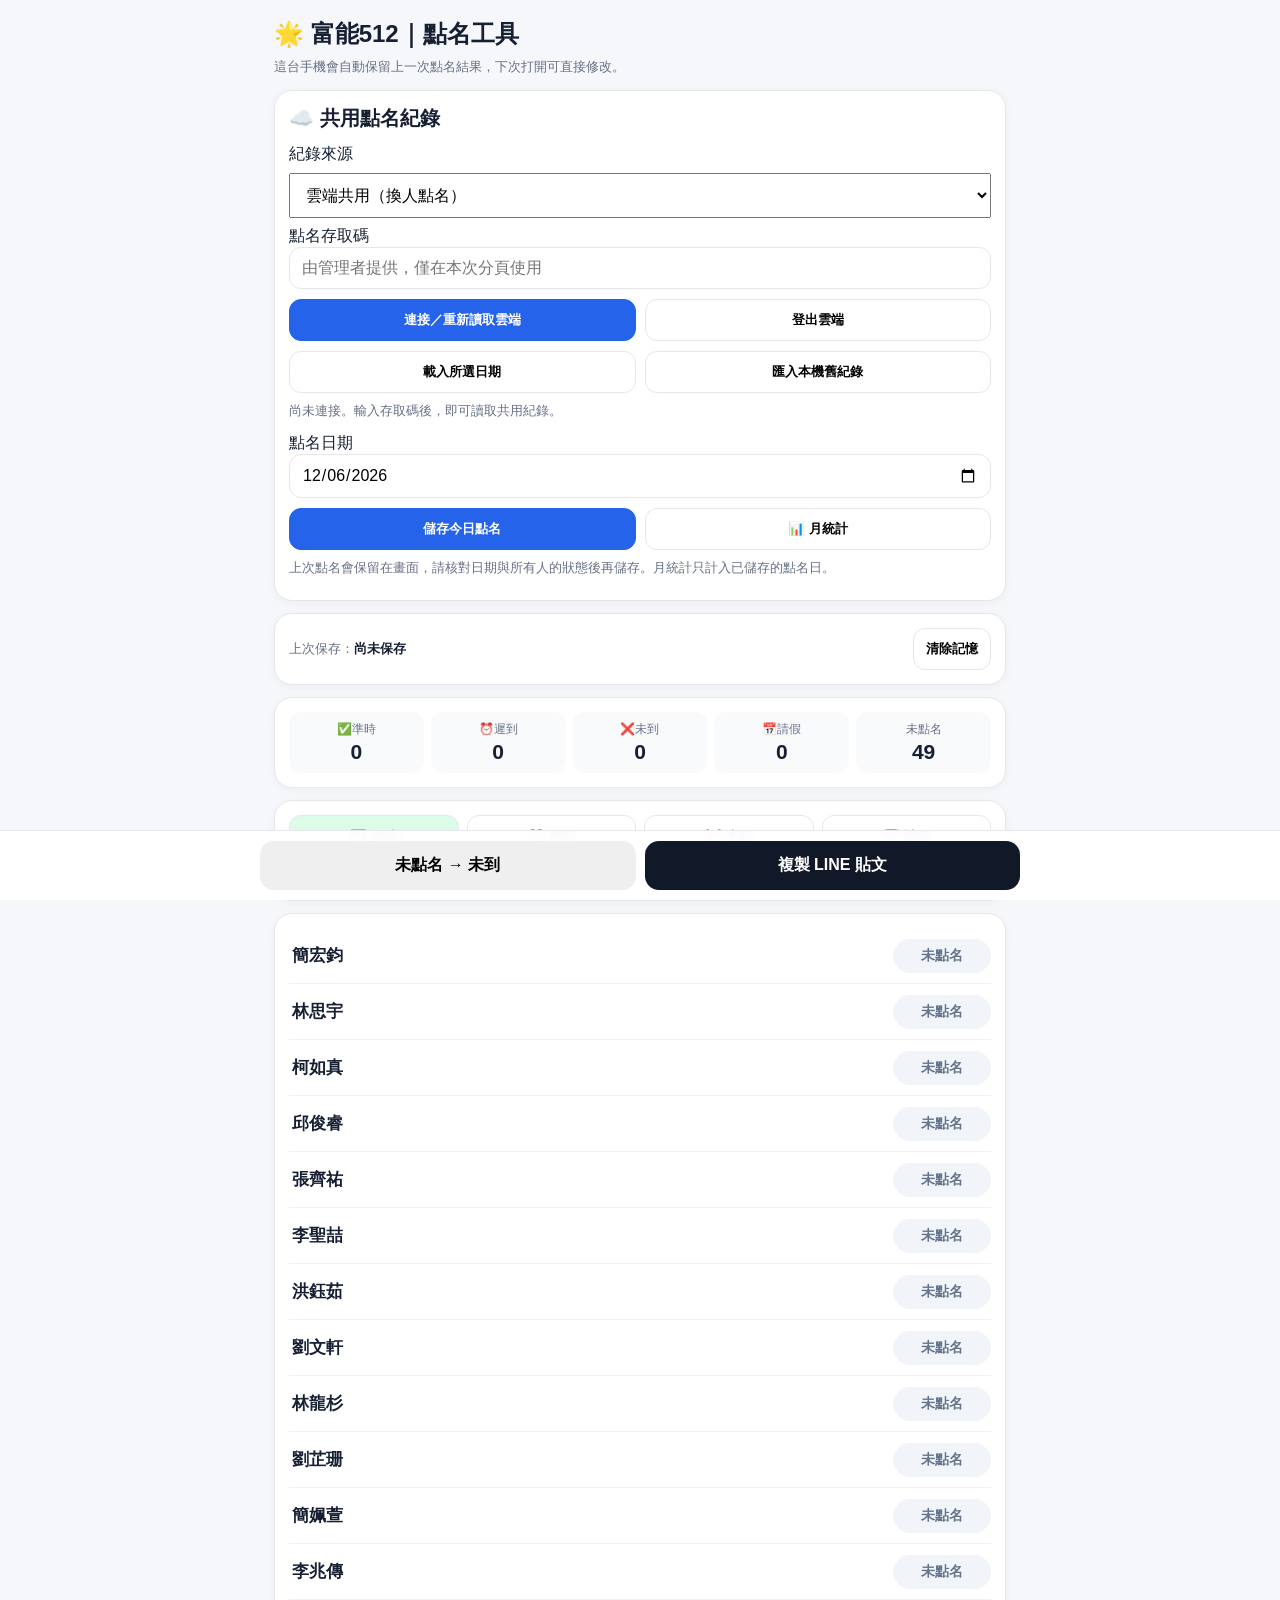
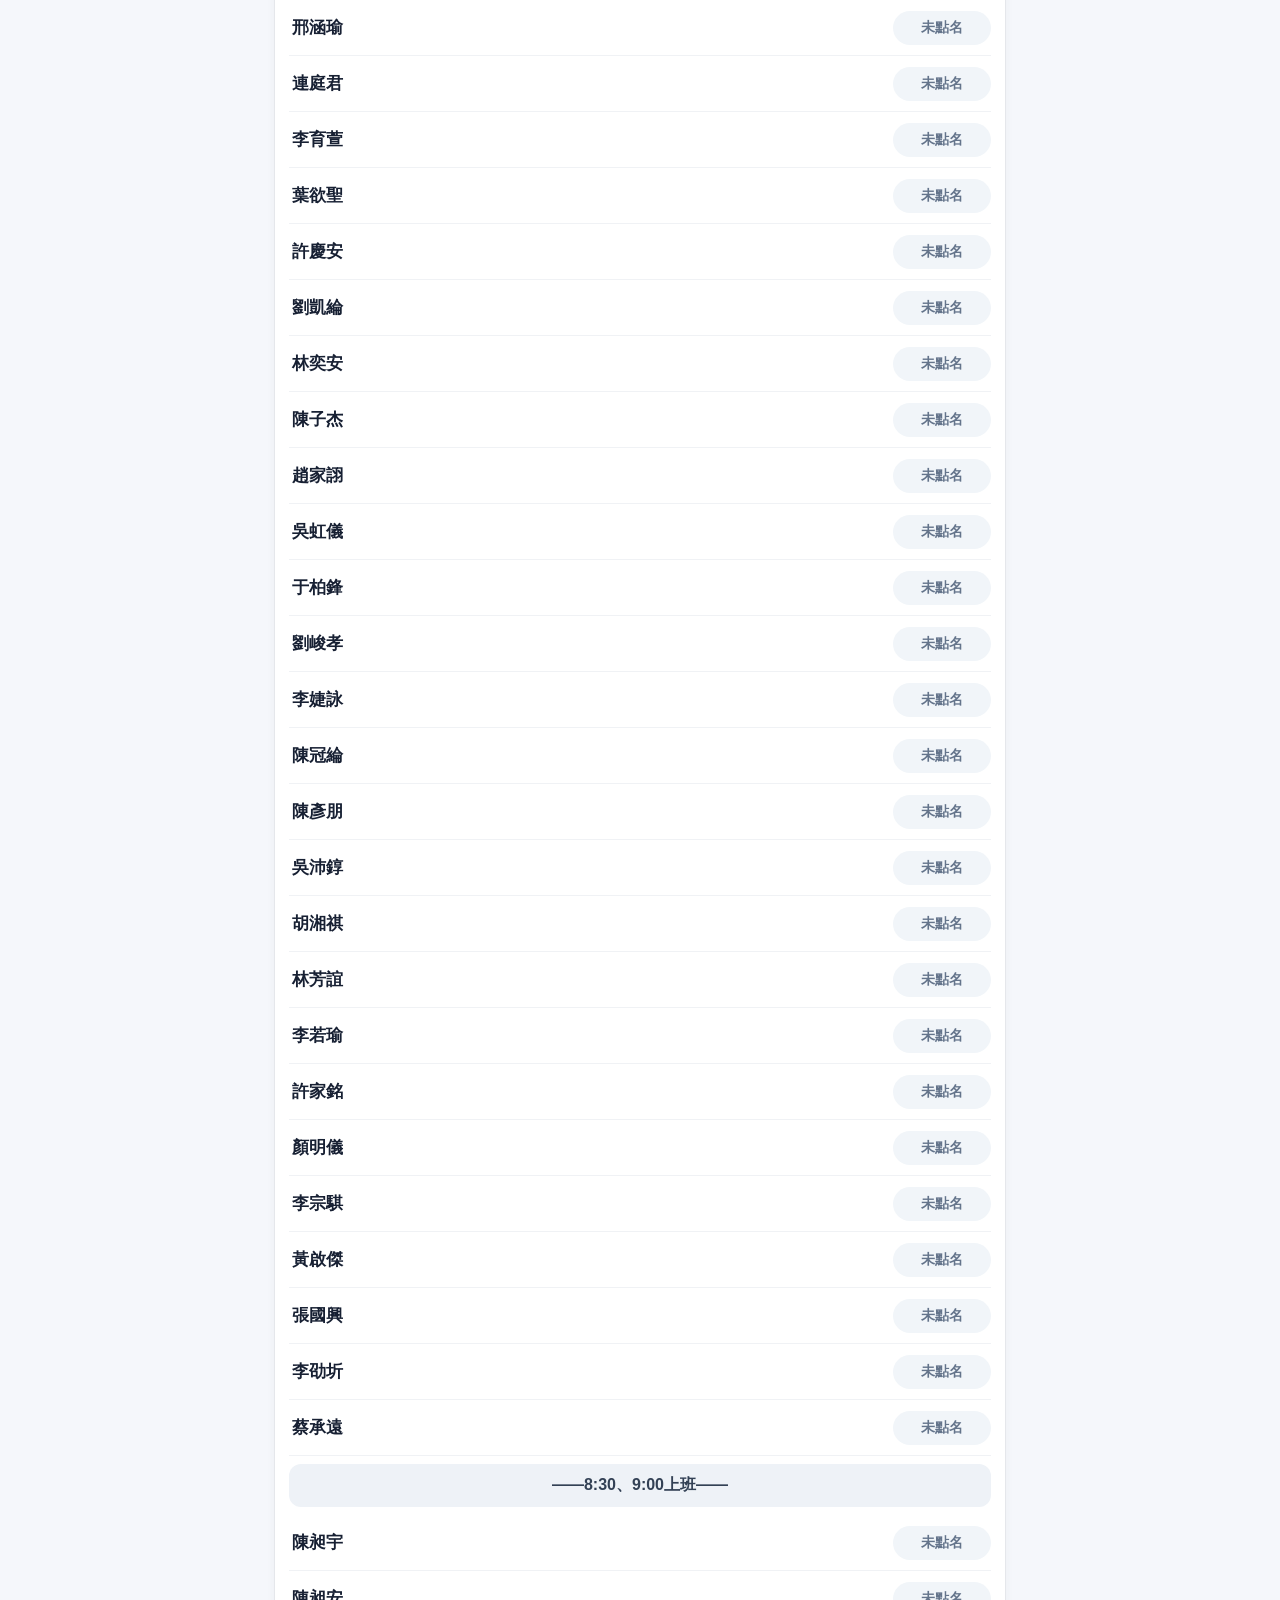
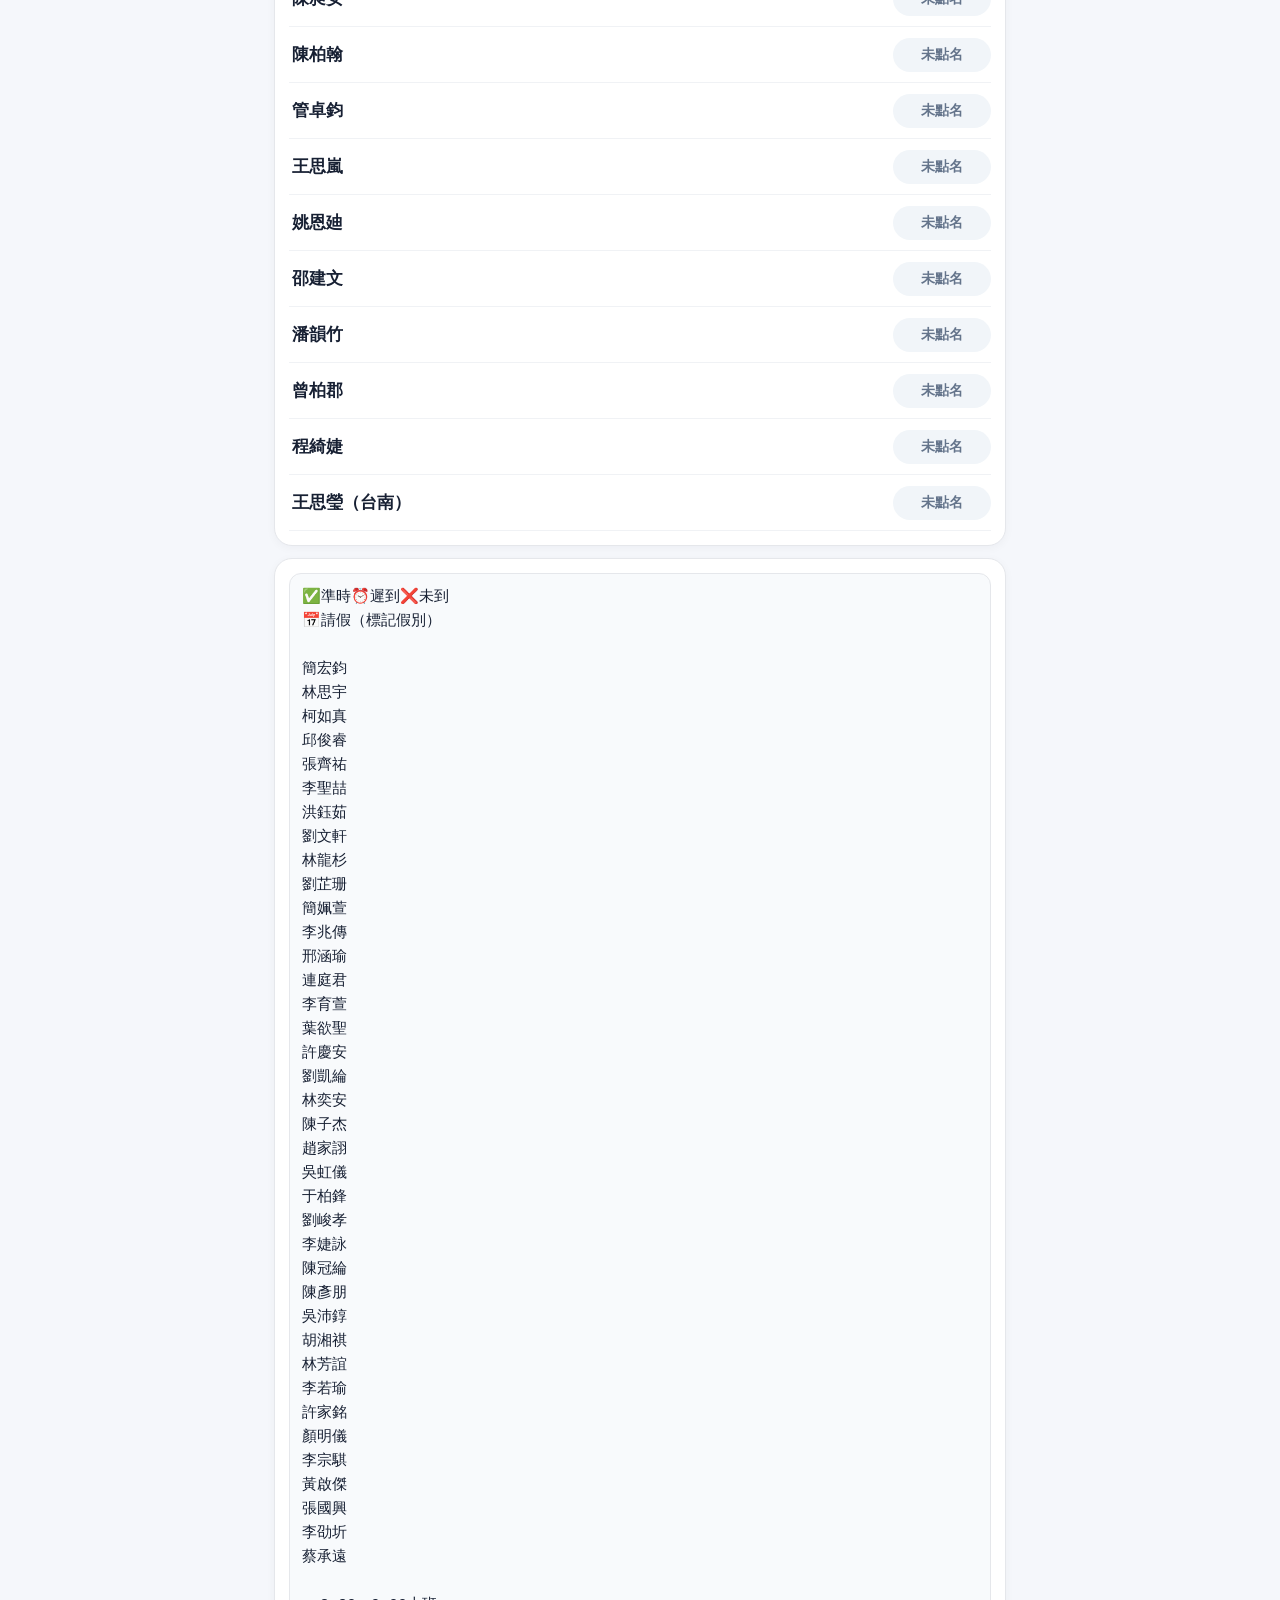
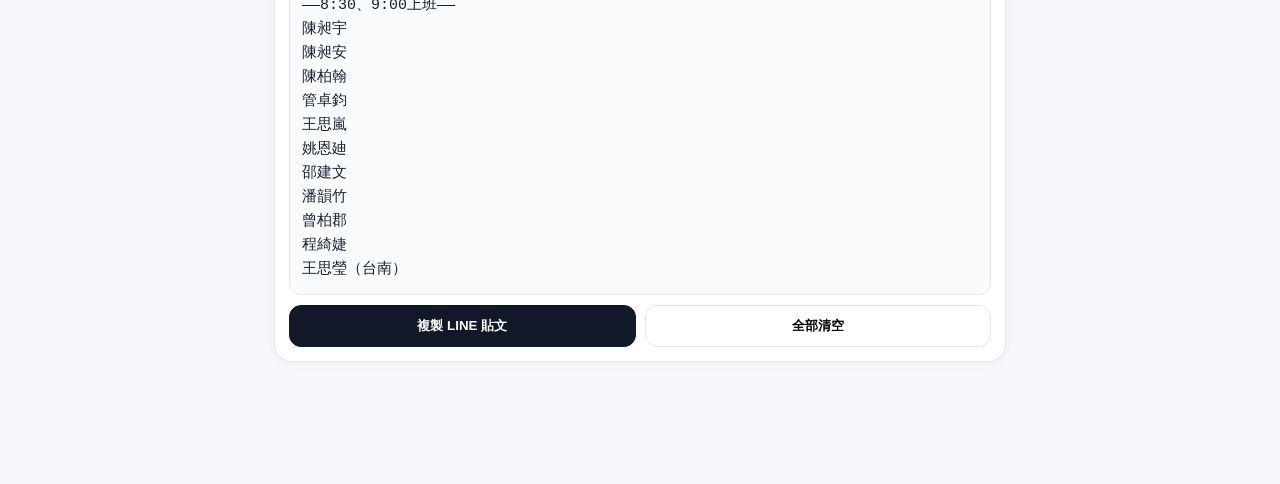
==== commit 409dcd20: "Connect attendance to authenticated Google Sheets history with conflict-safe saves and local import" ====
--- a/attendance/index.html
+++ b/attendance/index.html
@@ -75,6 +75,15 @@
 <h1>🌟 富能512｜點名工具</h1>
 <div class="sub">這台手機會自動保留上一次點名結果，下次打開可直接修改。</div>
 <div class="card">
+<h2>☁️ 共用點名紀錄</h2>
+<label for="storageMode">紀錄來源</label>
+<select id="storageMode" style="width:100%;padding:12px;margin:8px 0;font:inherit"><option value="cloud">雲端共用（換人點名）</option><option value="local">本機舊紀錄</option></select>
+<div id="cloudControls">
+<label for="accessCode">點名存取碼</label><input id="accessCode" type="password" autocomplete="off" placeholder="由管理者提供，僅在本次分頁使用">
+<div class="actions"><button class="btn blue" id="connectCloud">連接／重新讀取雲端</button><button class="btn" id="disconnectCloud">登出雲端</button></div>
+<div class="actions"><button class="btn" id="loadCloudDay">載入所選日期</button><button class="btn" id="importLocal">匯入本機舊紀錄</button></div>
+<p id="cloudStatus" role="status" aria-live="polite" class="hint">尚未連接。輸入存取碼後，即可讀取共用紀錄。</p>
+</div>
 <label for="recordDate">點名日期</label>
 <input type="date" id="recordDate">
 <div class="actions"><button class="btn blue" id="saveDay">儲存今日點名</button><button class="btn" id="showMonthly">📊 月統計</button></div>
@@ -85,7 +94,7 @@
 <h2>📊 月統計</h2>
 <label for="reportMonth">選擇月份</label><input type="month" id="reportMonth">
 <p class="hint">全勤＝當月所有已記錄點名日都是 ✅準時。有遲到、請假、未到或缺少紀錄，均不算全勤。</p>
-<p class="hint">資料僅儲存在此手機的此瀏覽器；清除網站資料後，紀錄也會消失。</p>
+<p class="hint">雲端共用：所有點名人員讀取同一份紀錄。本機舊紀錄：只在這台裝置，可另行匯入雲端。</p>
 <p id="monthSummary" role="status"></p>
 <div id="monthResults"></div>
 <div id="personDetail" class="hidden" tabindex="-1"></div>
@@ -421,8 +430,8 @@
 $("monthResults").replaceChildren();
 $("personDetail").classList.add("hidden");
 let history;
-try { history = readHistory(); }
-catch(e) { $("monthSummary").textContent = "無法讀取每日紀錄，原資料未被覆寫。"; return; }
+try { history = reportHistory(); }
+catch(e) { $("monthSummary").textContent = e.message || "無法讀取每日紀錄，原資料未被覆寫。"; return; }
 const month = $("reportMonth").value;
 if (!/^\d{4}-\d{2}$/.test(month)) { $("monthSummary").textContent = "請選擇月份。"; return; }
 const report = monthlyStats(history, month);
@@ -449,7 +458,134 @@
 };
 $("reportMonth").onchange = renderMonthly;
 
+const CLOUD_URL = 'https://script.google.com/macros/s/AKfycbxfioVRbU0U-MnjqICURVvB8tH9n1pAM8phq1Ba4zw_Coluw5GjYYK7xVocBcGQ3xFyjw/exec';
+let cloudHistory = null;
+let cloudKey = '';
+let cloudBusy = false;
+const localSaveDay = $("saveDay").onclick;
+function cloudStatus(text) { $("cloudStatus").textContent = text; }
+function isCloud() { return $("storageMode").value === 'cloud'; }
+function reportHistory() {
+if (!isCloud()) return readHistory();
+if (!cloudHistory) throw new Error('請先連接雲端，才能查看共用月統計。');
+return cloudHistory;
+}
+function busy(value) {
+cloudBusy = value;
+for (const id of ['saveDay','connectCloud','disconnectCloud','loadCloudDay','importLocal','storageMode','accessCode']) $(id).disabled = value;
+}
+async function cloudRequest(action, data = {}) {
+if (!cloudKey) throw new Error('請先輸入存取碼並連接雲端。');
+const controller = new AbortController();
+const timeout = setTimeout(()=>controller.abort(),45000);
+try {
+const response = await fetch(CLOUD_URL, {method:'POST', redirect:'follow', credentials:'omit', headers:{'Content-Type':'text/plain;charset=UTF-8'}, body:JSON.stringify({action,...data,accessCode:cloudKey}),signal:controller.signal});
+if (!response.ok) throw new Error('雲端服務暫時無法回應，請稍後重新讀取。');
+let result;
+try { result = await response.json(); } catch(e) { throw new Error('雲端回應格式不正確，請確認部署允許存取。'); }
+if (!result.ok) {
+const error = new Error(result.message || '雲端操作失敗'); error.code = result.error;
+if (result.error === 'UNAUTHORIZED') { cloudKey=''; cloudHistory=null; }
+throw error;
+}
+return result;
+} catch(e) {
+if (e.name === 'AbortError' || e instanceof TypeError) throw new Error('連線中斷或逾時，無法確認是否已儲存。請先重新讀取雲端並查看該日紀錄，勿直接重複儲存。');
+throw e;
+} finally { clearTimeout(timeout); }
+}
+async function refreshCloud() {
+const result = await cloudRequest('read');
+if (!result.history || result.history.version !== 1 || !result.history.days) throw new Error('雲端紀錄格式不正確');
+cloudHistory = result.history;
+cloudStatus(`已連接共用試算表，共 ${Object.keys(cloudHistory.days).length} 個點名日。`);
+renderMonthly();
+}
+$("connectCloud").onclick = async () => {
+if (cloudBusy) return;
+cloudKey = $("accessCode").value.trim() || cloudKey;
+if (!cloudKey) return cloudStatus('請輸入管理者提供的存取碼。');
+cloudHistory = null; busy(true); cloudStatus('正在讀取雲端紀錄…');
+try { await refreshCloud(); $("accessCode").value=''; }
+catch(e) { cloudStatus(e.message); renderMonthly(); }
+finally { busy(false); }
+};
+$("disconnectCloud").onclick = () => {
+if (cloudBusy) return;
+cloudKey=''; cloudHistory=null; $("accessCode").value='';
+cloudStatus('已登出。'); renderMonthly();
+};
+$("storageMode").onchange = () => {
+$("cloudControls").classList.toggle('hidden',!isCloud());
+message(isCloud() ? '目前使用雲端共用紀錄；儲存成功後其他人即可讀取。' : '目前查看／儲存本機舊紀錄，不會自動同步至雲端。');
+renderMonthly();
+};
+$("saveDay").onclick = async () => {
+if (cloudBusy) return;
+if (!isCloud()) return localSaveDay();
+if (!cloudHistory) return message('請先連接雲端，再儲存今日點名。');
+const date = $("recordDate").value;
+if (!validDate(date) || date > localDate()) return message('請選擇有效日期，不能儲存未來日期。');
+const people = state.filter(p=>p.type==='person').map(p=>({name:p.name,status:p.status,note:p.note || ''}));
+if (!people.length || people.some(p=>!VALID_STATUSES.includes(p.status))) return message('尚有人未點名，請全部點完再儲存。');
+const previous = cloudHistory.days[date];
+if (previous && !confirm(`${date} 雲端已有紀錄，確定以目前畫面更新？`)) return;
+busy(true); message(`正在儲存 ${date} 至雲端…`);
+try {
+const result = await cloudRequest('save',{date,people,baseRevision:previous ? previous.revision : ''});
+if (!result.day || !result.day.revision) throw new Error('未取得儲存確認，請重新讀取雲端確認紀錄。');
+cloudHistory.days[date]=result.day;
+$("reportMonth").value=date.slice(0,7); renderMonthly();
+message(`已儲存 ${date} 至雲端，共 ${people.length} 人。其他點名人員按「重新讀取雲端」即可查看。`);
+cloudStatus(`已連接共用試算表，共 ${Object.keys(cloudHistory.days).length} 個點名日。`);
+} catch(e) {
+message(e.message);
+if (e.code === 'CONFLICT') { try { await refreshCloud(); } catch(refreshError) { cloudHistory=null; cloudStatus(refreshError.message); } }
+else { cloudHistory=null; cloudStatus('請重新讀取雲端，確認最新紀錄後再操作。'); }
+renderMonthly();
+} finally { busy(false); }
+};
+$("loadCloudDay").onclick = () => {
+if (cloudBusy) return;
+if (!cloudHistory) return message('請先連接雲端。');
+const day = cloudHistory.days[$("recordDate").value];
+if (!day) return message('所選日期尚無雲端紀錄，畫面保持不變。');
+if (!confirm('要用所選日期的雲端紀錄取代目前畫面？尚未儲存的畫面修改將被取代。')) return;
+state=blankState().map(p=>{
+if (p.type!=='person') return p;
+const found=day.people.find(x=>x.name===p.name);
+return found ? {...p,status:found.status,note:found.note} : p;
+});
+save(); render(); message('已載入所選日期的雲端紀錄。修改後請再次儲存。');
+};
+$("importLocal").onclick = async () => {
+if (cloudBusy) return;
+if (!cloudHistory) return message('請先連接雲端。');
+let local;
+try { local=readHistory(); } catch(e) { return message('無法讀取本機舊紀錄，未進行匯入。'); }
+const dates=Object.keys(local.days).sort();
+if (!dates.length) return message('這台裝置沒有可匯入的每日紀錄。');
+if (!confirm(`將檢查並匯入本機 ${dates.length} 個點名日。雲端已存在的日期會跳過，不會覆寫；本機原始紀錄會保留。確定繼續？`)) return;
+busy(true); let imported=0,skipped=0;
+try {
+await refreshCloud();
+for (const date of dates) {
+if (cloudHistory.days[date]) { skipped++; continue; }
+message(`匯入中：${date}…`);
+try {
+const result=await cloudRequest('save',{date,people:local.days[date].people,baseRevision:''});
+if (!result.day || !result.day.revision) throw new Error('未取得儲存確認');
+cloudHistory.days[date]=result.day; imported++;
+} catch(e) { if (e.code==='CONFLICT') { skipped++; } else throw e; }
+}
+await refreshCloud();
+message(`匯入完成：新增 ${imported} 天、跳過雲端已有的 ${skipped} 天。本機原始紀錄保留；跳過日期可載入雲端紀錄核對。`);
+} catch(e) { cloudHistory=null; renderMonthly(); message(`匯入中止：已確認新增 ${imported} 天、跳過 ${skipped} 天。${e.message} 本機紀錄仍保留，可重新連接後再匯入。`); }
+finally { busy(false); }
+};
+
 render();
 </script>
 </body>
 </html>
+
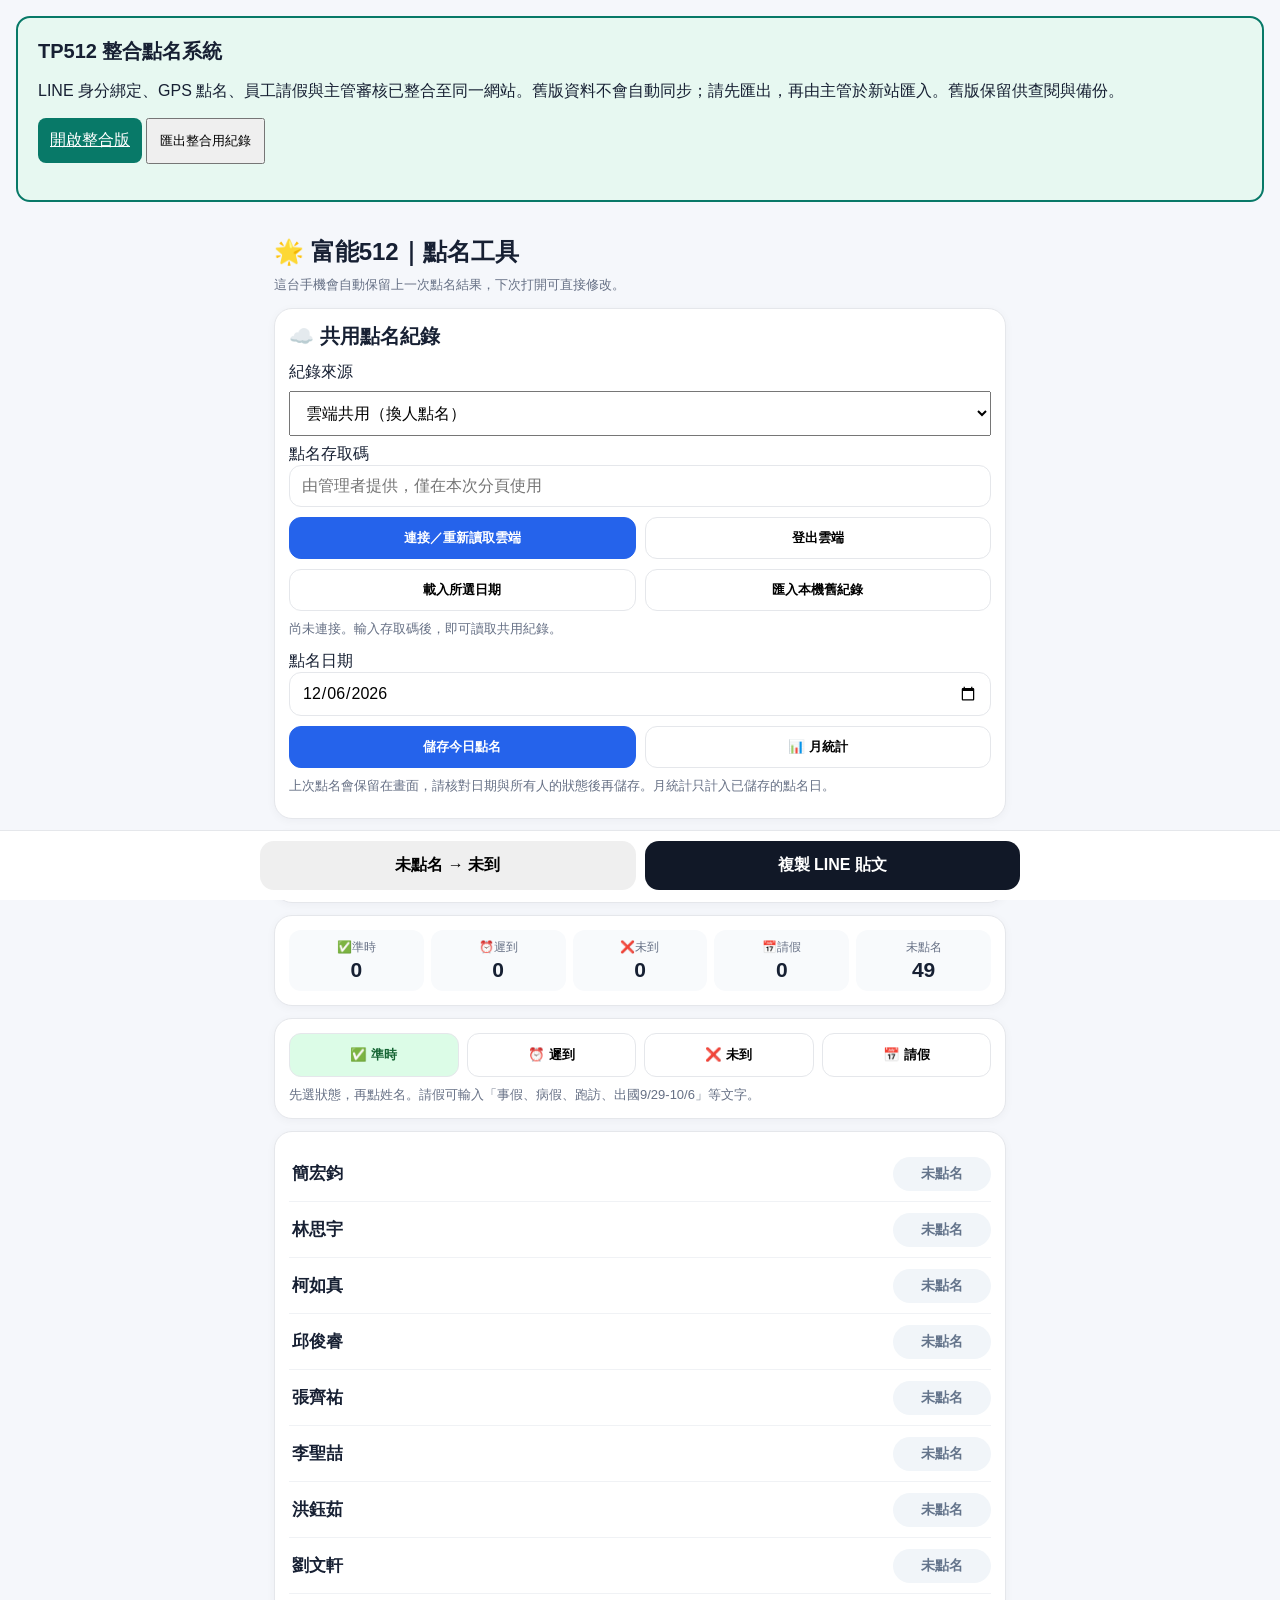
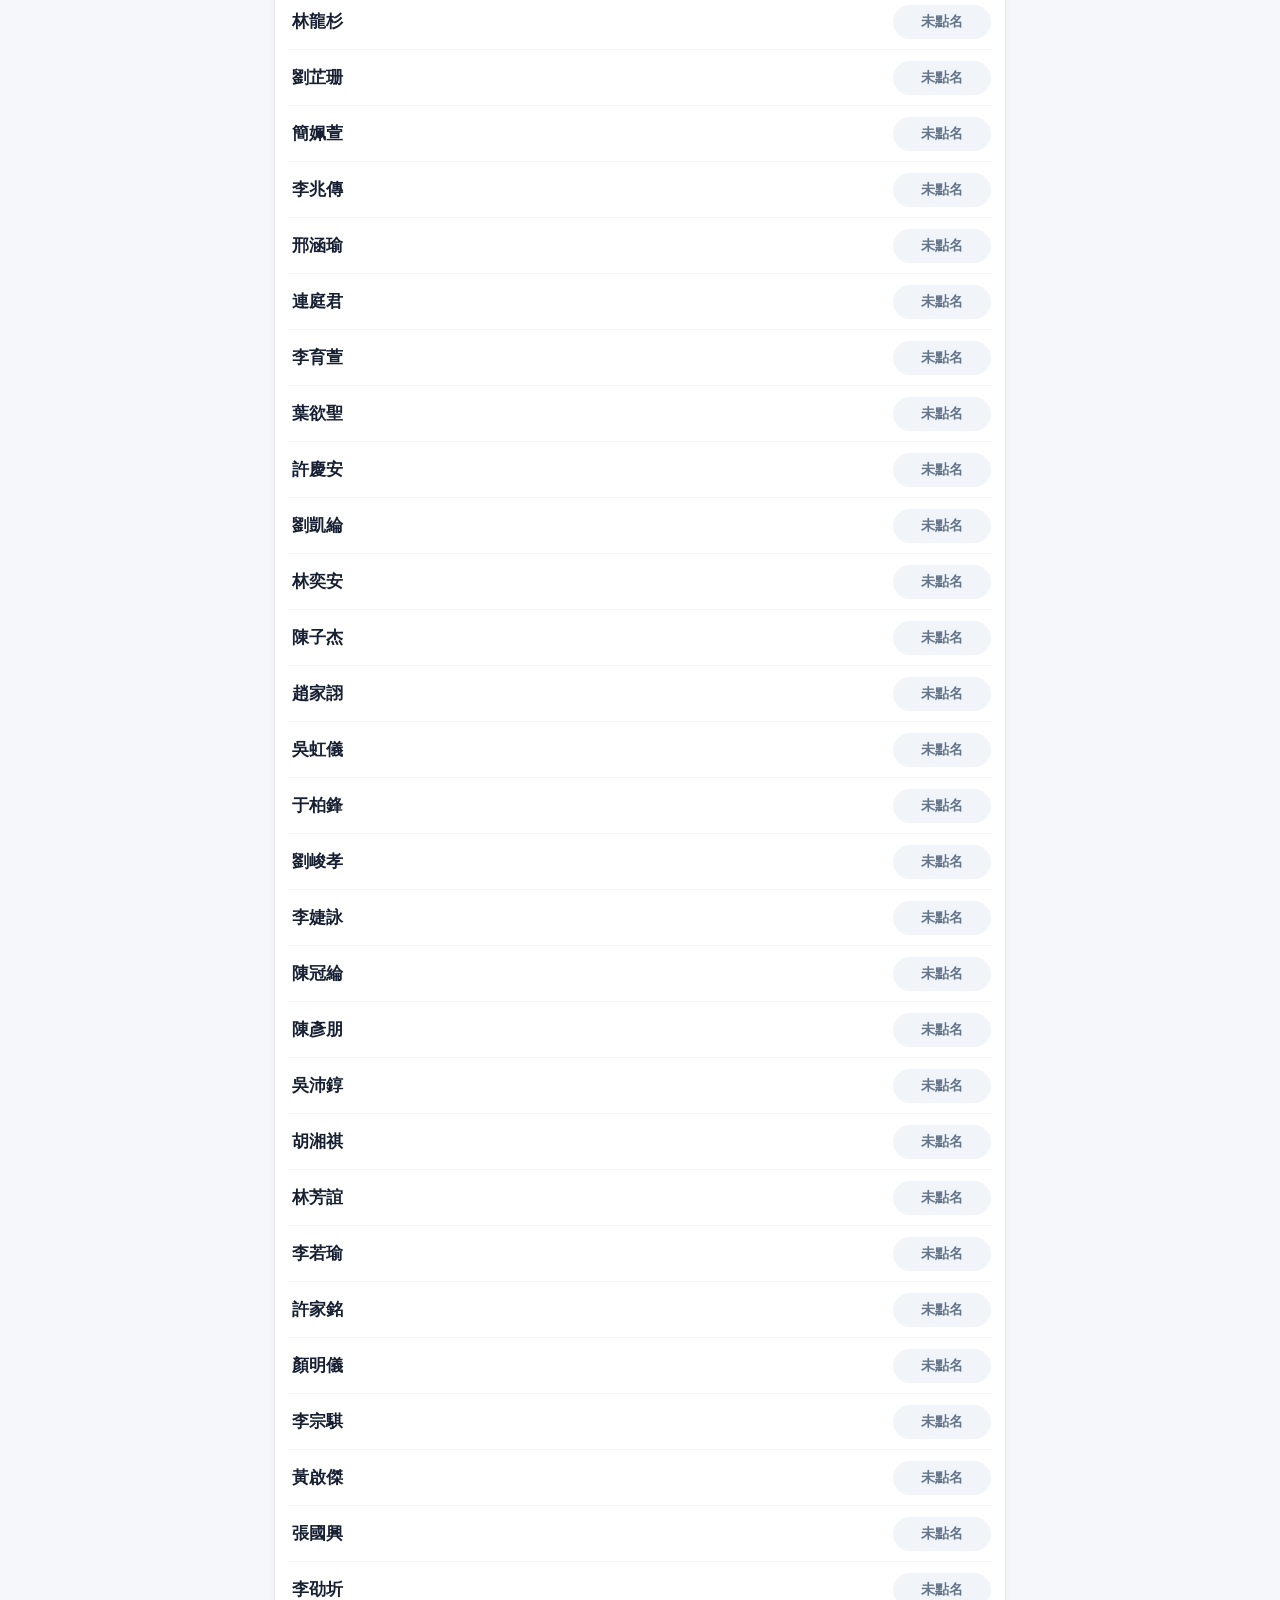
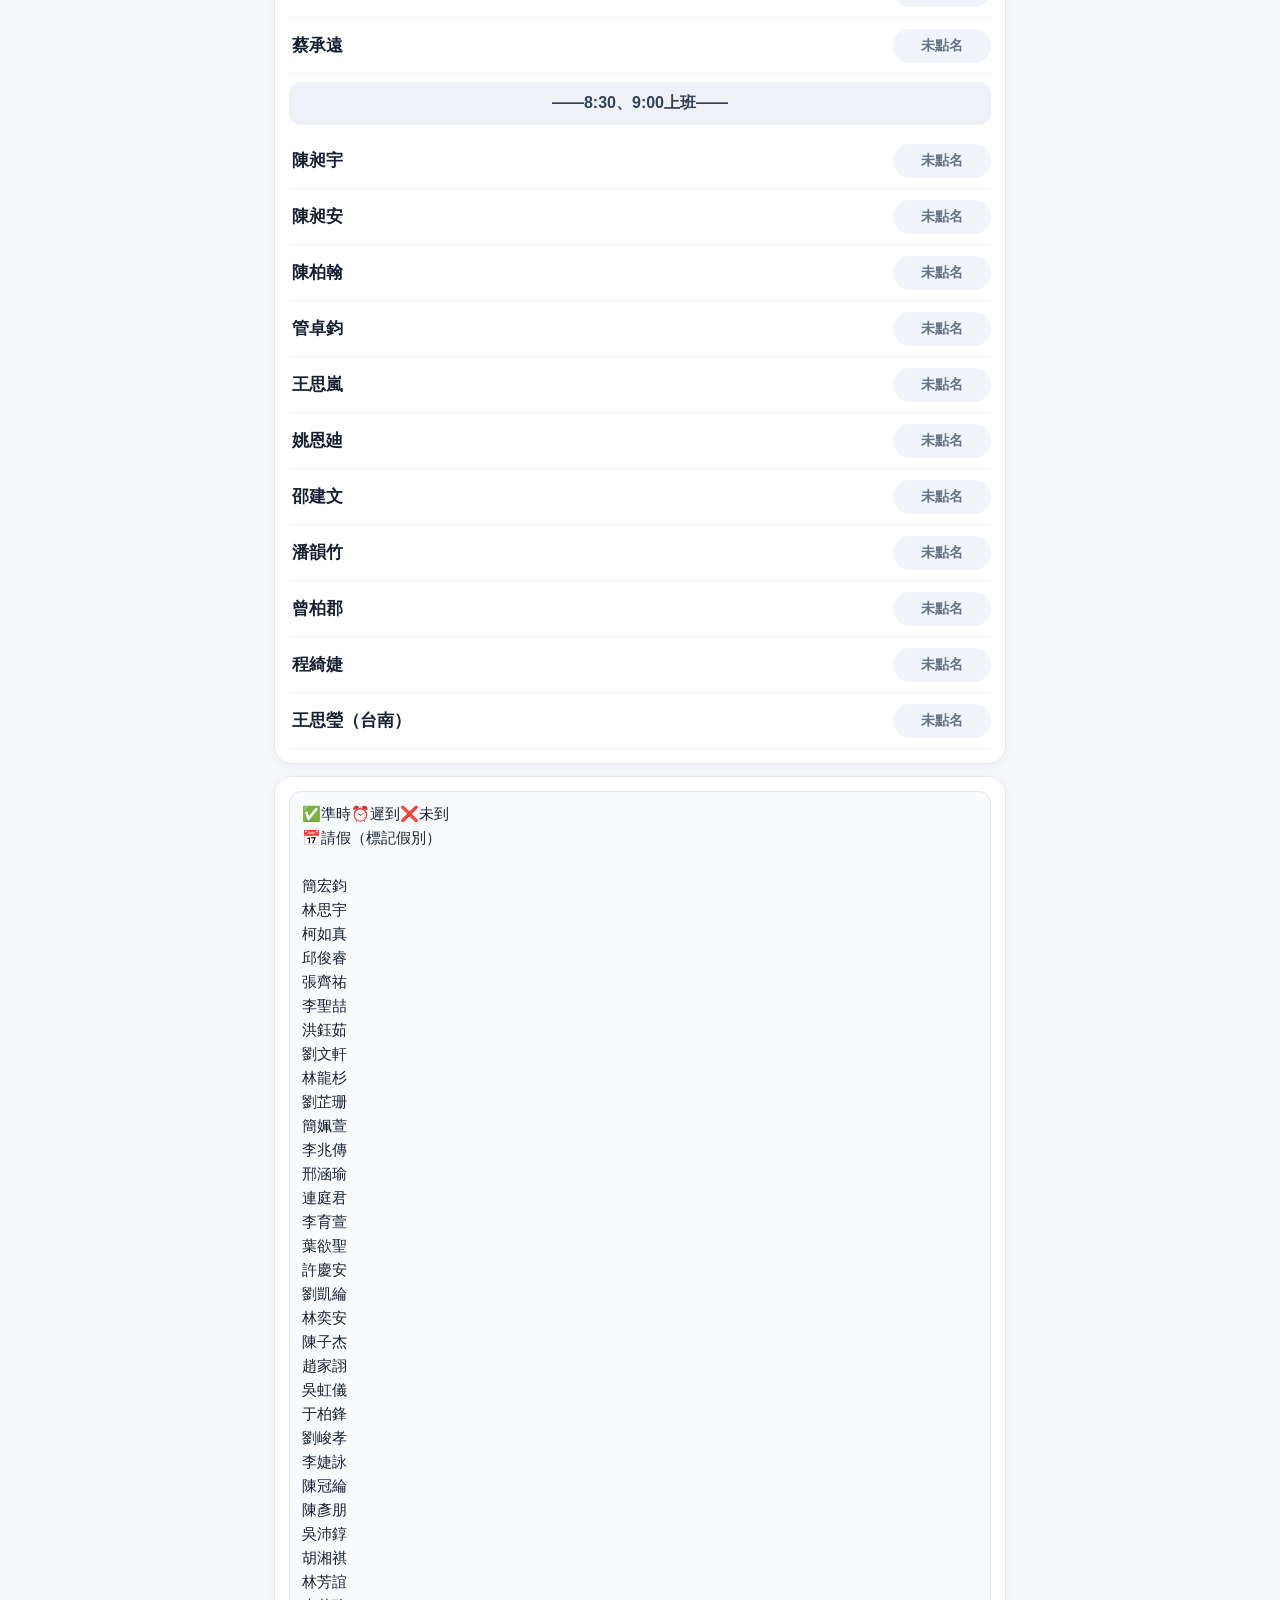
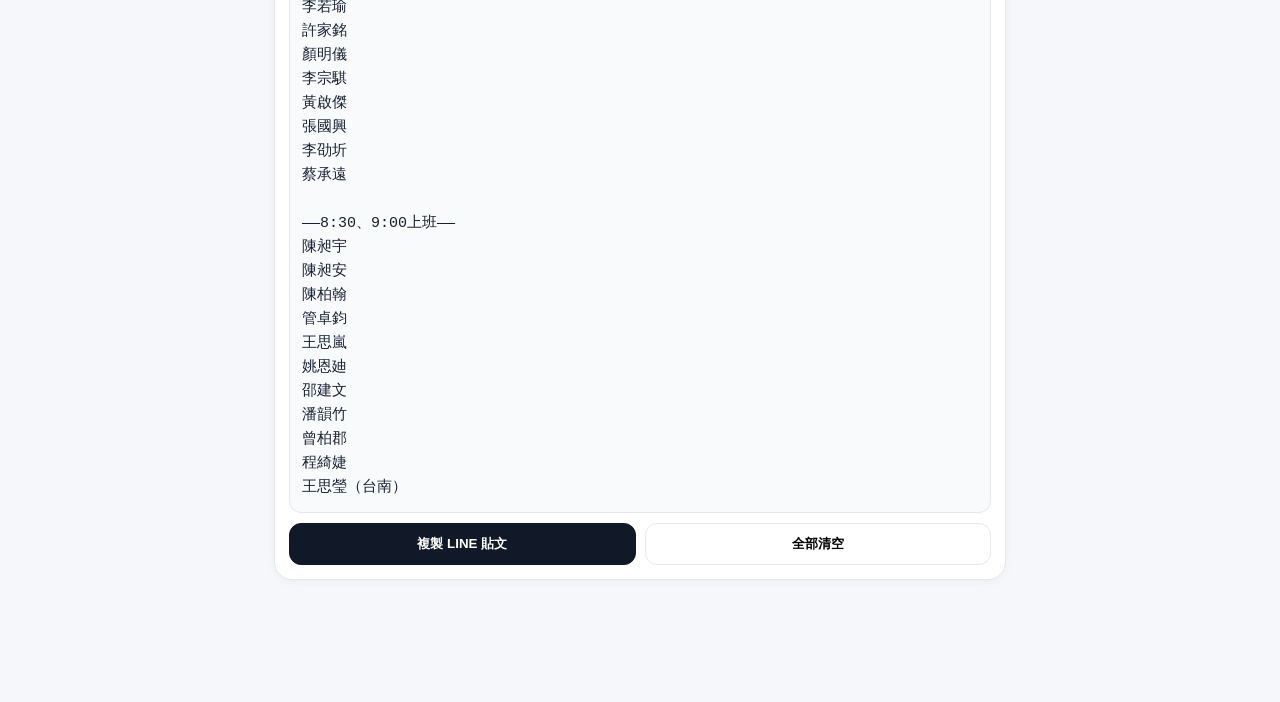
==== commit e7f8b288: "Add integrated TP512 attendance entry and non-destructive history export" ====
--- a/attendance/index.html
+++ b/attendance/index.html
@@ -70,7 +70,7 @@
 @media(max-width:480px){.month-grid{grid-template-columns:1fr}}
 </style>
 </head>
-<body>
+<body><section style="margin:16px;padding:20px;background:#e7f8f1;border:2px solid #087968;border-radius:14px"><h2>TP512 整合點名系統</h2><p>LINE 身分綁定、GPS 點名、員工請假與主管審核已整合至同一網站。舊版資料不會自動同步；請先匯出，再由主管於新站匯入。舊版保留供查閱與備份。</p><a href="https://tp512-attendance.onrender.com" style="display:inline-block;padding:12px;background:#087968;color:white;border-radius:8px">開啟整合版</a> <button id="exportIntegration" type="button" style="padding:12px">匯出整合用紀錄</button><p id="exportIntegrationStatus" role="status"></p></section>
 <div class="wrap">
 <h1>🌟 富能512｜點名工具</h1>
 <div class="sub">這台手機會自動保留上一次點名結果，下次打開可直接修改。</div>
@@ -379,6 +379,14 @@
 return {days,people:[...people.values()].map(p=>({...p,perfect:days.length>0 && p.present===days.length}))};
 }
 function message(text) { $("historyMessage").textContent = text; }
+function warnIncomplete(people) {
+const remaining = people.filter(p=>!VALID_STATUSES.includes(p.status)).length;
+const text = people.length
+? `尚有 ${remaining} 人未點名，本次尚未儲存。\n\n請全部點完後，再按「儲存今日點名」。\n若確認剩下的人都沒到，可使用「未點名 → 未到」。`
+: '目前沒有可儲存的人員資料，本次尚未儲存。';
+message(text);
+alert(text);
+}
 $("recordDate").value = localDate();
 $("reportMonth").value = localDate().slice(0,7);
 $("recordDate").onchange = () => message("已切換日期；畫面仍保留目前點名，儲存前請核對。");
@@ -386,7 +394,7 @@
 const date = $("recordDate").value;
 if (!validDate(date) || date > localDate()) return message("請選擇有效的點名日期，不能儲存未來日期。");
 const people = state.filter(p=>p.type==="person");
-if (!people.length || people.some(p=>!VALID_STATUSES.includes(p.status))) return message("尚有人未點名，請全部點完再儲存；也可以使用「未點名 → 未到」。");
+if (!people.length || people.some(p=>!VALID_STATUSES.includes(p.status))) return warnIncomplete(people);
 let history;
 try { history = readHistory(); }
 catch(e) { return message("無法讀取每日紀錄，為避免覆蓋資料，本次未儲存。請確認瀏覽器允許本機儲存。"); }
@@ -527,7 +535,7 @@
 const date = $("recordDate").value;
 if (!validDate(date) || date > localDate()) return message('請選擇有效日期，不能儲存未來日期。');
 const people = state.filter(p=>p.type==='person').map(p=>({name:p.name,status:p.status,note:p.note || ''}));
-if (!people.length || people.some(p=>!VALID_STATUSES.includes(p.status))) return message('尚有人未點名，請全部點完再儲存。');
+if (!people.length || people.some(p=>!VALID_STATUSES.includes(p.status))) return warnIncomplete(people);
 const previous = cloudHistory.days[date];
 if (previous && !confirm(`${date} 雲端已有紀錄，確定以目前畫面更新？`)) return;
 busy(true); message(`正在儲存 ${date} 至雲端…`);
@@ -584,8 +592,20 @@
 finally { busy(false); }
 };
 
+document.getElementById('exportIntegration').onclick=function(){
+ try{
+  const data=isCloud()?cloudHistory:readHistory();
+  if(!data)throw new Error('請先連接雲端，或切換本機舊紀錄。');
+  const blob=new Blob([JSON.stringify(data,null,2)],{type:'application/json'});
+  const url=URL.createObjectURL(blob),a=document.createElement('a');
+  a.href=url;a.download='TP512_legacy_'+localDate()+'.json';a.click();setTimeout(()=>URL.revokeObjectURL(url),1000);
+  document.getElementById('exportIntegrationStatus').textContent='已匯出 '+Object.keys(data.days).length+' 個點名日。請至整合版主管後台匯入。原始資料仍保留。';
+ }catch(e){document.getElementById('exportIntegrationStatus').textContent=e.message;}
+};
+
 render();
 </script>
 </body>
 </html>
 
+
